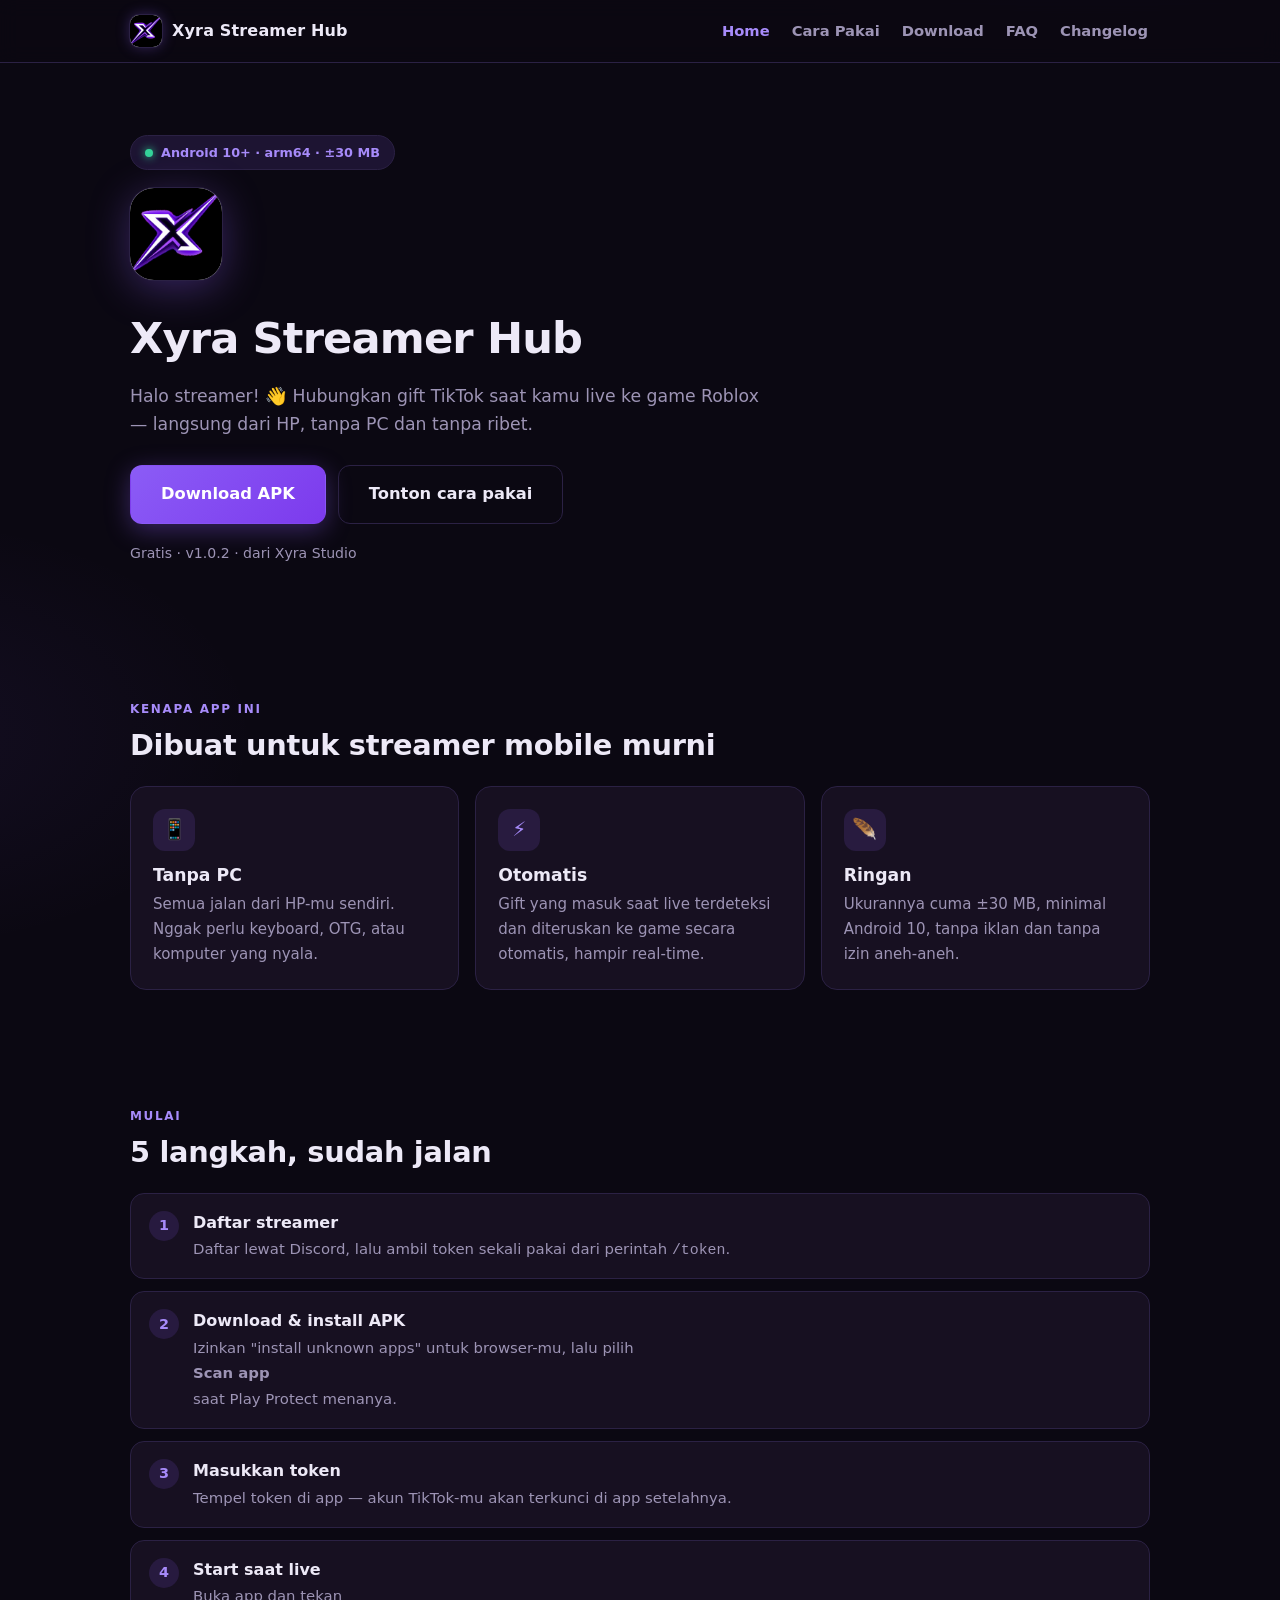
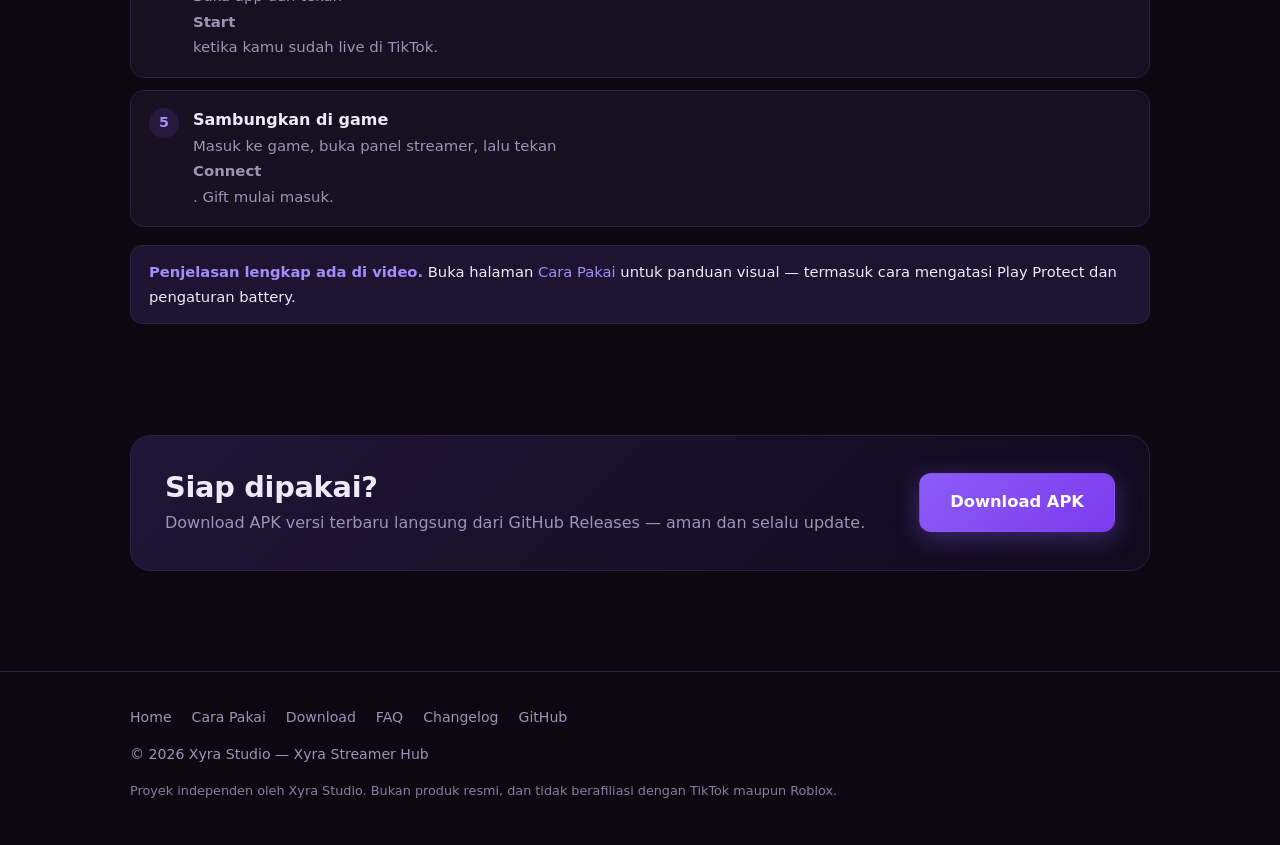
==== docs/index.html @ 1b4c6941 "Situs pertama: home, cara pakai (video), download APK, FAQ, changelog" ====
<!DOCTYPE html>
<html lang="id">
<head>
  <meta charset="utf-8" />
  <meta name="viewport" content="width=device-width, initial-scale=1" />
  <title>Xyra Streamer Hub — Gift TikTok ke Game, Langsung dari HP</title>
  <meta name="description" content="Situs resmi Xyra Streamer Hub (Xyra Studio): download APK Android untuk streamer TikTok mobile, plus panduan video." />
  <link rel="icon" type="image/png" href="./assets/favicon-64.png" />
  <link rel="apple-touch-icon" href="./assets/apple-touch-icon.png" />
  <link rel="stylesheet" href="./assets/style.css?v=1" />
</head>
<body data-page="home" data-root="">

  <header class="site-header">
    <div class="container">
      <a class="brand" href="./">
        <span class="logo-tile"><img src="./assets/logo.png?v=1" alt="Logo Xyra" width="32" height="32" /></span>
        <span>Xyra Streamer Hub</span>
      </a>
      <nav class="main-nav" aria-label="Navigasi utama">
        <a href="./" aria-current="page">Home</a>
        <a href="./cara-pakai/">Cara Pakai</a>
        <a href="./download/">Download</a>
        <a href="./faq/">FAQ</a>
        <a href="./changelog/">Changelog</a>
      </nav>
    </div>
  </header>

  <main>
    <section class="hero">
      <div class="container">
        <span class="hero-badge"><span class="dot" aria-hidden="true"></span> Android 10+ · arm64 · ±30 MB</span>
        <div><span class="hero-logo"><img src="./assets/logo.png?v=1" alt="Logo Xyra Streamer Hub" width="92" height="92" /></span></div>
        <h1>Xyra Streamer Hub</h1>
        <p class="lead">
          Halo streamer! 👋 Hubungkan gift TikTok saat kamu live ke game Roblox —
          langsung dari HP, tanpa PC dan tanpa ribet.
        </p>
        <div class="hero-actions">
          <a class="btn btn-primary btn-lg" href="./download/">Download APK</a>
          <a class="btn btn-ghost btn-lg" href="./cara-pakai/">Tonton cara pakai</a>
        </div>
        <p class="hero-meta">Gratis · v1.0.2 · dari Xyra Studio</p>
      </div>
    </section>

    <section class="section">
      <div class="container">
        <span class="eyebrow">Kenapa app ini</span>
        <h2>Dibuat untuk streamer mobile murni</h2>
        <div class="cards" style="margin-top: 22px;">
          <div class="card">
            <span class="icon" aria-hidden="true">📱</span>
            <h3>Tanpa PC</h3>
            <p>Semua jalan dari HP-mu sendiri. Nggak perlu keyboard, OTG, atau komputer yang nyala.</p>
          </div>
          <div class="card">
            <span class="icon" aria-hidden="true">⚡</span>
            <h3>Otomatis</h3>
            <p>Gift yang masuk saat live terdeteksi dan diteruskan ke game secara otomatis, hampir real-time.</p>
          </div>
          <div class="card">
            <span class="icon" aria-hidden="true">🪶</span>
            <h3>Ringan</h3>
            <p>Ukurannya cuma ±30 MB, minimal Android 10, tanpa iklan dan tanpa izin aneh-aneh.</p>
          </div>
        </div>
      </div>
    </section>

    <section class="section">
      <div class="container">
        <span class="eyebrow">Mulai</span>
        <h2>5 langkah, sudah jalan</h2>
        <ol class="steps" style="margin-top: 22px;">
          <li><div><b>Daftar streamer</b><span>Daftar lewat Discord, lalu ambil token sekali pakai dari perintah <code>/token</code>.</span></div></li>
          <li><div><b>Download &amp; install APK</b><span>Izinkan "install unknown apps" untuk browser-mu, lalu pilih <b>Scan app</b> saat Play Protect menanya.</span></div></li>
          <li><div><b>Masukkan token</b><span>Tempel token di app — akun TikTok-mu akan terkunci di app setelahnya.</span></div></li>
          <li><div><b>Start saat live</b><span>Buka app dan tekan <b>Start</b> ketika kamu sudah live di TikTok.</span></div></li>
          <li><div><b>Sambungkan di game</b><span>Masuk ke game, buka panel streamer, lalu tekan <b>Connect</b>. Gift mulai masuk.</span></div></li>
        </ol>
        <p class="note" style="margin-top: 18px;">
          <b>Penjelasan lengkap ada di video.</b> Buka halaman <a href="./cara-pakai/">Cara Pakai</a>
          untuk panduan visual — termasuk cara mengatasi Play Protect dan pengaturan battery.
        </p>
      </div>
    </section>

    <section class="section-tight">
      <div class="container">
        <div class="cta-strip">
          <div>
            <h2>Siap dipakai?</h2>
            <p>Download APK versi terbaru langsung dari GitHub Releases — aman dan selalu update.</p>
          </div>
          <a class="btn btn-primary btn-lg" href="./download/">Download APK</a>
        </div>
      </div>
    </section>
  </main>

  <footer class="site-footer">
    <div class="container">
      <div class="footer-links">
        <a href="./">Home</a>
        <a href="./cara-pakai/">Cara Pakai</a>
        <a href="./download/">Download</a>
        <a href="./faq/">FAQ</a>
        <a href="./changelog/">Changelog</a>
        <a href="https://github.com/xyra-dev/xyra-streamer-hub" rel="noopener">GitHub</a>
      </div>
      <div>© 2026 Xyra Studio — Xyra Streamer Hub</div>
      <div class="footer-disclaimer">
        Proyek independen oleh Xyra Studio. Bukan produk resmi, dan tidak berafiliasi dengan TikTok maupun Roblox.
      </div>
    </div>
  </footer>

</body>
</html>
---- docs/assets/style.css ----
/* Xyra Streamer Hub — tema gelap aksen ungu (Xyra Studio) */

:root {
  --bg: #0b0812;
  --bg-soft: #120d1d;
  --card: #171021;
  --card-2: #1d1530;
  --line: #2b2144;
  --text: #ede9f7;
  --muted: #9d94b5;
  --accent: #8b5cf6;
  --accent-2: #a78bfa;
  --accent-soft: rgba(139, 92, 246, 0.14);
  --glow: rgba(139, 92, 246, 0.35);
  --ok: #34d399;
  --warn: #fbbf24;
  --radius: 16px;
}

* { box-sizing: border-box; }

html { scroll-behavior: smooth; }

body {
  margin: 0;
  background:
    radial-gradient(900px 500px at 85% -10%, rgba(139, 92, 246, 0.12), transparent 60%),
    radial-gradient(700px 400px at -10% 30%, rgba(139, 92, 246, 0.07), transparent 55%),
    var(--bg);
  color: var(--text);
  font-family: "Segoe UI", system-ui, -apple-system, Roboto, "Helvetica Neue", Arial, sans-serif;
  font-size: 16px;
  line-height: 1.65;
  -webkit-text-size-adjust: 100%;
}

img { max-width: 100%; }

a { color: var(--accent-2); text-decoration: none; }
a:hover { text-decoration: underline; }

:focus-visible {
  outline: 2px solid var(--accent);
  outline-offset: 2px;
  border-radius: 6px;
}

.container {
  width: 100%;
  max-width: 1060px;
  margin: 0 auto;
  padding: 0 20px;
}

/* ---------- header ---------- */

.site-header {
  position: sticky;
  top: 0;
  z-index: 50;
  background: rgba(11, 8, 18, 0.82);
  backdrop-filter: blur(10px);
  border-bottom: 1px solid var(--line);
}

.site-header .container {
  display: flex;
  align-items: center;
  justify-content: space-between;
  gap: 12px;
  min-height: 62px;
  flex-wrap: wrap;
  padding-top: 8px;
  padding-bottom: 8px;
}

.brand {
  display: inline-flex;
  align-items: center;
  gap: 10px;
  color: var(--text);
  font-weight: 700;
  font-size: 1rem;
  letter-spacing: 0.01em;
}

.brand:hover { text-decoration: none; }

.logo-tile {
  display: inline-block;
  width: 32px;
  height: 32px;
  border-radius: 9px;
  overflow: hidden;
  background: #fff;
  box-shadow: 0 0 0 1px var(--line), 0 0 14px var(--glow);
  flex: 0 0 auto;
}

.logo-tile img {
  display: block;
  width: 100%;
  height: 100%;
  object-fit: cover;
}

.main-nav {
  display: flex;
  flex-wrap: wrap;
  gap: 4px 18px;
}

.main-nav a {
  color: var(--muted);
  font-size: 0.92rem;
  font-weight: 600;
  padding: 6px 2px;
}

.main-nav a:hover { color: var(--text); text-decoration: none; }

.main-nav a[aria-current="page"] { color: var(--accent-2); }

/* ---------- buttons ---------- */

.btn {
  display: inline-flex;
  align-items: center;
  justify-content: center;
  gap: 8px;
  padding: 12px 22px;
  border-radius: 12px;
  border: 1px solid transparent;
  font: inherit;
  font-weight: 700;
  font-size: 0.95rem;
  cursor: pointer;
  text-decoration: none;
  transition: background 0.15s, border-color 0.15s, transform 0.15s, box-shadow 0.15s;
}

.btn:hover { text-decoration: none; }

.btn-primary {
  background: linear-gradient(135deg, var(--accent), #7c3aed);
  color: #fff;
  box-shadow: 0 6px 24px var(--glow);
}

.btn-primary:hover { transform: translateY(-1px); box-shadow: 0 10px 28px var(--glow); }

.btn-ghost {
  border-color: var(--line);
  color: var(--text);
  background: transparent;
}

.btn-ghost:hover { border-color: var(--accent); color: var(--accent-2); }

.btn-lg { padding: 15px 30px; font-size: 1.02rem; }

/* ---------- sections ---------- */

.section { padding: 56px 0; }

.section-tight { padding: 40px 0; }

.eyebrow {
  display: inline-block;
  color: var(--accent-2);
  font-size: 0.75rem;
  font-weight: 700;
  letter-spacing: 0.14em;
  text-transform: uppercase;
  margin-bottom: 8px;
}

h1, h2, h3 { line-height: 1.25; margin: 0 0 12px; }

h1 { font-size: clamp(1.9rem, 4.5vw, 2.7rem); letter-spacing: -0.02em; }

h2 { font-size: clamp(1.4rem, 3vw, 1.8rem); letter-spacing: -0.01em; }

h3 { font-size: 1.08rem; }

.lead {
  color: var(--muted);
  font-size: 1.08rem;
  max-width: 640px;
}

/* ---------- hero ---------- */

.hero { padding: 72px 0 60px; }

.hero .eyebrow { margin-bottom: 14px; }

.hero-badge {
  display: inline-flex;
  align-items: center;
  gap: 8px;
  padding: 6px 14px;
  border-radius: 999px;
  border: 1px solid var(--line);
  background: var(--accent-soft);
  color: var(--accent-2);
  font-size: 0.8rem;
  font-weight: 600;
  margin-bottom: 18px;
}

.hero-badge .dot {
  width: 8px;
  height: 8px;
  border-radius: 50%;
  background: var(--ok);
  box-shadow: 0 0 8px var(--ok);
}

.hero-logo {
  display: inline-block;
  width: 92px;
  height: 92px;
  border-radius: 24px;
  overflow: hidden;
  background: #fff;
  box-shadow: 0 0 0 1px var(--line), 0 8px 40px var(--glow);
  margin-bottom: 22px;
}

.hero-logo img { display: block; width: 100%; height: 100%; object-fit: cover; }

.hero-actions {
  display: flex;
  flex-wrap: wrap;
  gap: 12px;
  margin-top: 26px;
}

.hero-meta {
  margin-top: 18px;
  color: var(--muted);
  font-size: 0.88rem;
}

/* ---------- cards ---------- */

.cards {
  display: grid;
  grid-template-columns: repeat(3, 1fr);
  gap: 16px;
}

.card {
  background: var(--card);
  border: 1px solid var(--line);
  border-radius: var(--radius);
  padding: 22px;
}

.card .icon {
  display: inline-flex;
  align-items: center;
  justify-content: center;
  width: 42px;
  height: 42px;
  border-radius: 12px;
  background: var(--accent-soft);
  color: var(--accent-2);
  font-size: 1.25rem;
  margin-bottom: 14px;
}

.card p { color: var(--muted); margin: 0; font-size: 0.94rem; }

.card h3 { margin-bottom: 6px; }

/* ---------- CTA strip ---------- */

.cta-strip {
  border: 1px solid var(--line);
  border-radius: 20px;
  background: linear-gradient(135deg, rgba(139, 92, 246, 0.16), rgba(124, 58, 237, 0.05));
  padding: 34px;
  display: flex;
  align-items: center;
  justify-content: space-between;
  gap: 20px;
  flex-wrap: wrap;
}

.cta-strip h2 { margin-bottom: 4px; }

.cta-strip p { margin: 0; color: var(--muted); }

/* ---------- steps (ringkasan cara pakai) ---------- */

.steps {
  counter-reset: step;
  list-style: none;
  margin: 0;
  padding: 0;
  display: grid;
  gap: 12px;
}

.steps li {
  counter-increment: step;
  display: flex;
  gap: 14px;
  align-items: flex-start;
  background: var(--card);
  border: 1px solid var(--line);
  border-radius: 14px;
  padding: 16px 18px;
}

.steps li::before {
  content: counter(step);
  flex: 0 0 auto;
  width: 30px;
  height: 30px;
  border-radius: 50%;
  background: var(--accent-soft);
  color: var(--accent-2);
  font-weight: 700;
  font-size: 0.9rem;
  display: inline-flex;
  align-items: center;
  justify-content: center;
  margin-top: 1px;
}

.steps li b { display: block; }

.steps li span { color: var(--muted); font-size: 0.93rem; }

/* ---------- video ---------- */

.video-shell {
  background: var(--card);
  border: 1px solid var(--line);
  border-radius: 18px;
  overflow: hidden;
  box-shadow: 0 10px 40px rgba(0, 0, 0, 0.35);
}

.video-frame {
  position: relative;
  width: 100%;
  padding-bottom: 56.25%;
  background: #000;
}

.video-frame iframe {
  position: absolute;
  top: 0; left: 0;
  width: 100%;
  height: 100%;
  border: 0;
}

.video-thumb {
  position: absolute;
  top: 0; left: 0;
  width: 100%;
  height: 100%;
  border: 0;
  padding: 0;
  cursor: pointer;
  background: #000 center / cover no-repeat;
  display: flex;
  align-items: center;
  justify-content: center;
}

.video-thumb .play {
  width: 74px;
  height: 52px;
  border-radius: 14px;
  background: rgba(139, 92, 246, 0.92);
  display: flex;
  align-items: center;
  justify-content: center;
  box-shadow: 0 8px 30px rgba(0, 0, 0, 0.5);
}

.video-thumb .play::after {
  content: "";
  border-style: solid;
  border-width: 11px 0 11px 19px;
  border-color: transparent transparent transparent #fff;
  margin-left: 3px;
}

.video-empty {
  position: absolute;
  top: 0; left: 0;
  width: 100%;
  height: 100%;
  display: flex;
  flex-direction: column;
  align-items: center;
  justify-content: center;
  gap: 10px;
  color: var(--muted);
  text-align: center;
  padding: 20px;
}

.video-empty .big { font-size: 2.2rem; }

.video-meta {
  display: flex;
  align-items: center;
  justify-content: space-between;
  gap: 12px;
  flex-wrap: wrap;
  padding: 14px 18px;
  border-top: 1px solid var(--line);
}

.video-meta .title { font-weight: 600; }

/* ---------- download ---------- */

.download-card {
  background: var(--card);
  border: 1px solid var(--line);
  border-radius: 20px;
  padding: 30px;
}

.download-head {
  display: flex;
  align-items: flex-start;
  justify-content: space-between;
  gap: 16px;
  flex-wrap: wrap;
  margin-bottom: 8px;
}

.version-pill {
  display: inline-block;
  padding: 4px 12px;
  border-radius: 999px;
  background: var(--accent-soft);
  border: 1px solid var(--line);
  color: var(--accent-2);
  font-size: 0.82rem;
  font-weight: 700;
}

.specs {
  display: grid;
  grid-template-columns: repeat(4, 1fr);
  gap: 12px;
  margin: 22px 0;
}

.spec {
  background: var(--bg-soft);
  border: 1px solid var(--line);
  border-radius: 12px;
  padding: 12px 14px;
}

.spec dt {
  color: var(--muted);
  font-size: 0.72rem;
  font-weight: 700;
  letter-spacing: 0.1em;
  text-transform: uppercase;
  margin: 0 0 4px;
}

.spec dd { margin: 0; font-weight: 600; font-size: 0.95rem; }

.sha-box {
  background: var(--bg-soft);
  border: 1px solid var(--line);
  border-radius: 12px;
  padding: 12px 14px;
  margin: 18px 0 22px;
}

.sha-box code {
  display: block;
  font-family: Consolas, "Cascadia Mono", monospace;
  font-size: 0.8rem;
  color: var(--accent-2);
  word-break: break-all;
  line-height: 1.6;
}

.sha-box .label {
  color: var(--muted);
  font-size: 0.72rem;
  font-weight: 700;
  letter-spacing: 0.1em;
  text-transform: uppercase;
  margin-bottom: 6px;
}

.old-list { list-style: none; margin: 14px 0 0; padding: 0; }

.old-list li {
  display: flex;
  justify-content: space-between;
  gap: 12px;
  flex-wrap: wrap;
  padding: 10px 0;
  border-top: 1px solid var(--line);
  font-size: 0.93rem;
}

.old-list .ver { font-weight: 600; }

.old-list .date { color: var(--muted); }

/* ---------- changelog ---------- */

.release {
  background: var(--card);
  border: 1px solid var(--line);
  border-radius: var(--radius);
  padding: 24px;
  margin-bottom: 16px;
}

.release.is-latest { border-color: var(--accent); box-shadow: 0 0 24px rgba(139, 92, 246, 0.15); }

.release-head {
  display: flex;
  align-items: center;
  gap: 12px;
  flex-wrap: wrap;
  margin-bottom: 10px;
}

.release-head h3 { margin: 0; font-size: 1.15rem; }

.release-date { color: var(--muted); font-size: 0.88rem; }

.release ul { margin: 0; padding-left: 20px; color: var(--muted); }

.release ul li { margin: 4px 0; }

.tag-latest {
  padding: 3px 10px;
  border-radius: 999px;
  background: var(--accent-soft);
  border: 1px solid var(--line);
  color: var(--accent-2);
  font-size: 0.72rem;
  font-weight: 700;
  letter-spacing: 0.06em;
  text-transform: uppercase;
}

/* ---------- FAQ ---------- */

.faq { border: 1px solid var(--line); border-radius: var(--radius); overflow: hidden; }

.faq details {
  background: var(--card);
  border-bottom: 1px solid var(--line);
}

.faq details:last-child { border-bottom: 0; }

.faq summary {
  list-style: none;
  cursor: pointer;
  padding: 18px 22px;
  font-weight: 600;
  display: flex;
  justify-content: space-between;
  align-items: center;
  gap: 14px;
}

.faq summary::-webkit-details-marker { display: none; }

.faq summary::after {
  content: "+";
  color: var(--accent-2);
  font-size: 1.4rem;
  font-weight: 400;
  line-height: 1;
  flex: 0 0 auto;
}

.faq details[open] summary::after { content: "−"; }

.faq .answer {
  padding: 0 22px 20px;
  color: var(--muted);
  font-size: 0.95rem;
}

.faq .answer b, .faq .answer strong { color: var(--text); }

.faq .answer code {
  background: var(--bg-soft);
  border: 1px solid var(--line);
  border-radius: 6px;
  padding: 1px 7px;
  font-size: 0.85em;
  color: var(--accent-2);
}

/* ---------- misc ---------- */

.note {
  background: var(--accent-soft);
  border: 1px solid var(--line);
  border-radius: 12px;
  padding: 14px 18px;
  color: var(--text);
  font-size: 0.92rem;
}

.note b { color: var(--accent-2); }

.page-head { padding: 54px 0 10px; }

.page-head p { color: var(--muted); max-width: 620px; margin: 0; }

.boot-error {
  margin: 20px 0;
  padding: 14px 18px;
  border: 1px solid rgba(251, 191, 36, 0.4);
  background: rgba(251, 191, 36, 0.08);
  border-radius: 12px;
  color: var(--warn);
  font-size: 0.92rem;
}

/* ---------- footer ---------- */

.site-footer {
  border-top: 1px solid var(--line);
  margin-top: 60px;
  padding: 34px 0 44px;
  color: var(--muted);
  font-size: 0.88rem;
}

.site-footer .container { display: grid; gap: 14px; }

.footer-links { display: flex; flex-wrap: wrap; gap: 6px 20px; }

.footer-links a { color: var(--muted); }

.footer-links a:hover { color: var(--accent-2); text-decoration: none; }

.footer-disclaimer { font-size: 0.8rem; opacity: 0.85; }

/* ---------- responsive ---------- */

@media (max-width: 860px) {
  .cards { grid-template-columns: 1fr; }
  .specs { grid-template-columns: repeat(2, 1fr); }
  .hero { padding: 52px 0 44px; }
  .section { padding: 44px 0; }
  .cta-strip { padding: 26px; }
}

@media (max-width: 480px) {
  .specs { grid-template-columns: 1fr 1fr; }
  .site-header .container { justify-content: center; }
  .brand span { display: none; }
  .download-card { padding: 22px; }
}
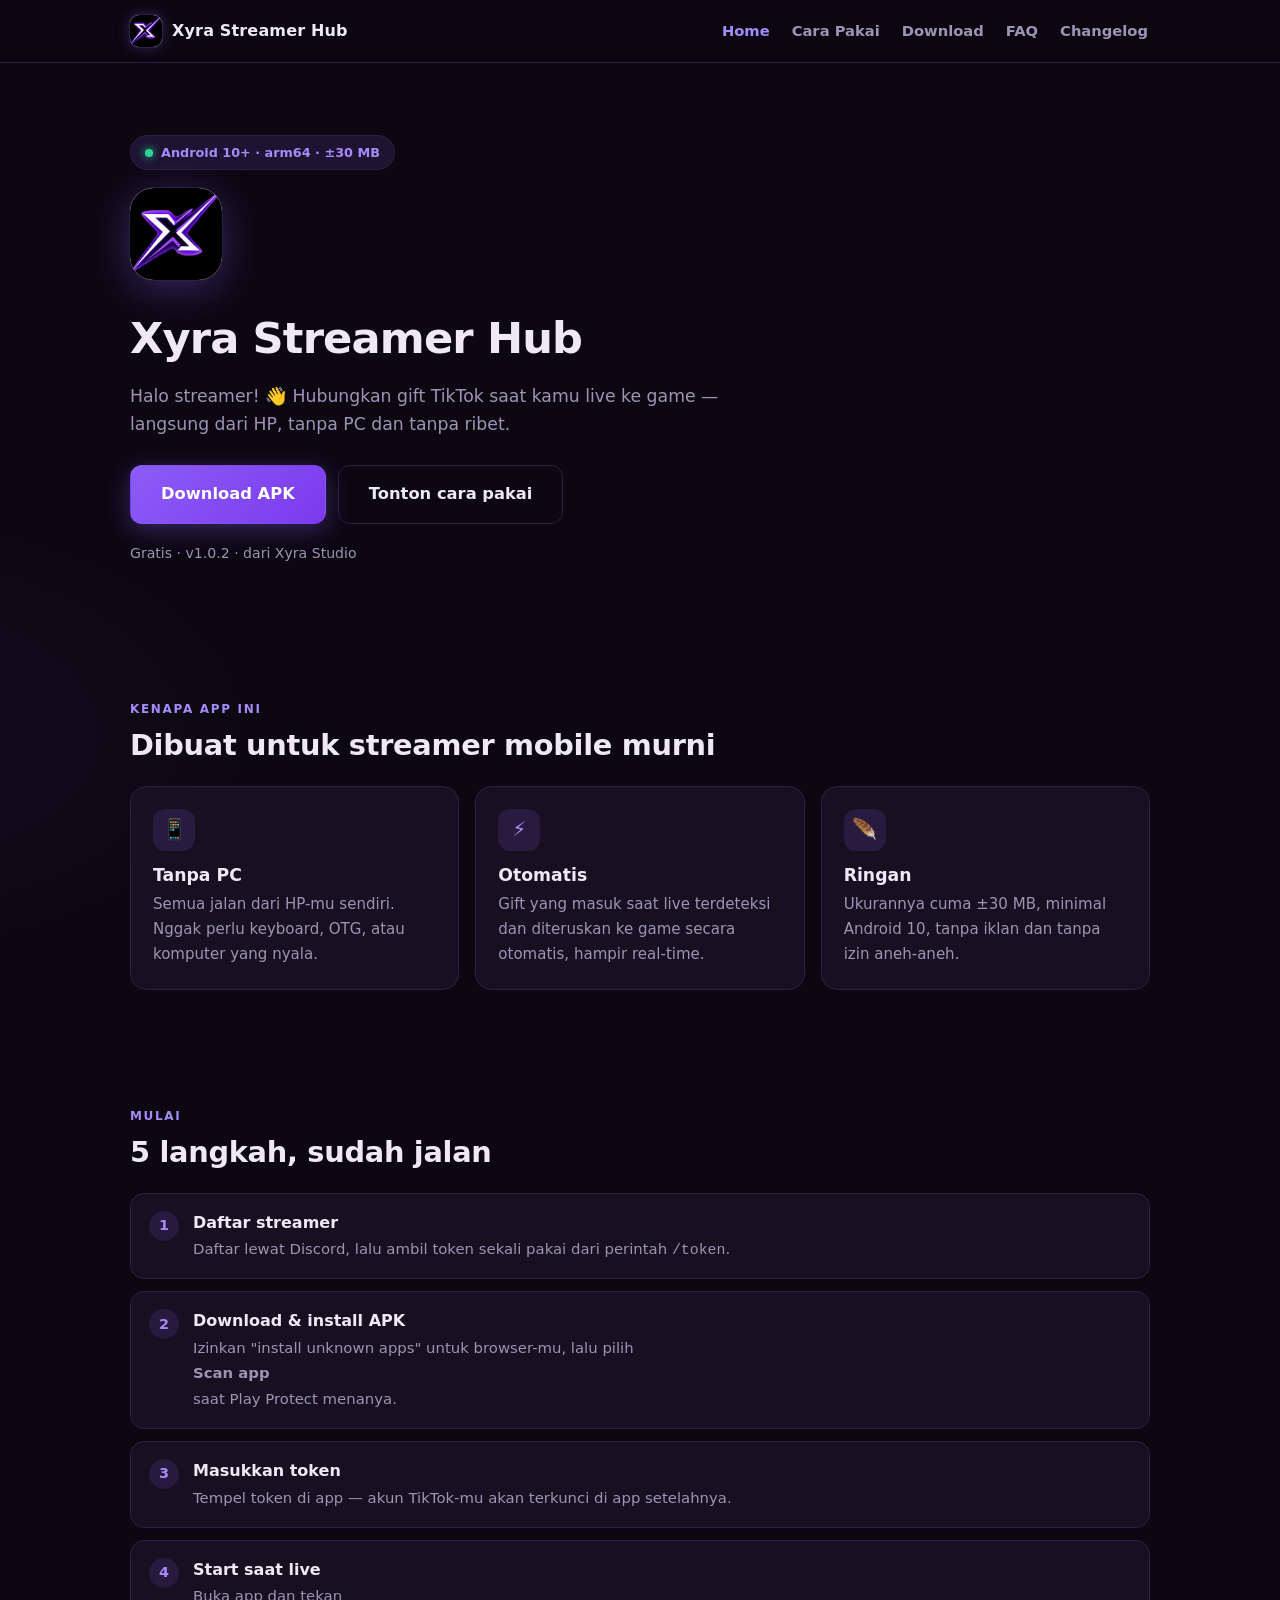
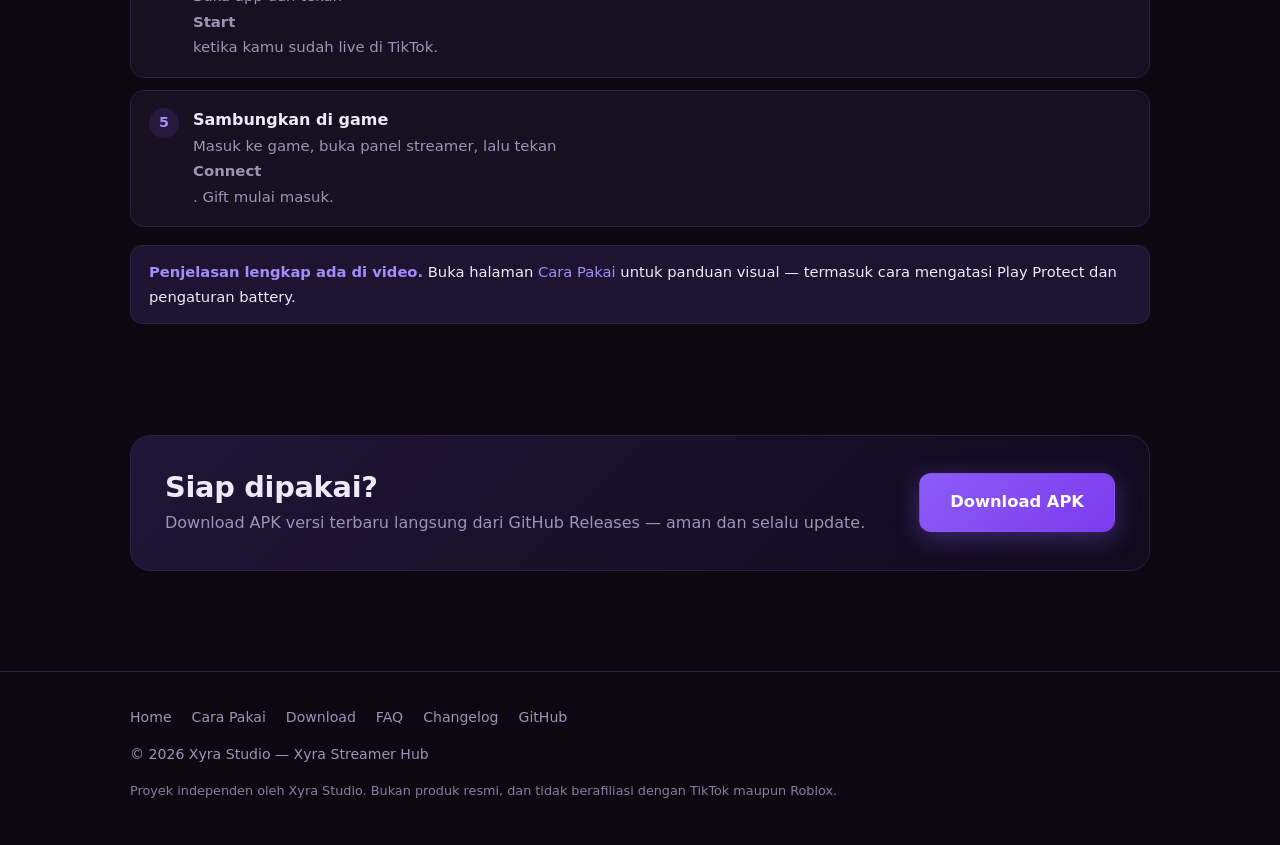
==== commit 55c31b87: "fix: hapus sebutan Roblox di hero, tambah chapter slot + teks memuat video di cara-pakai" ====
--- a/docs/index.html
+++ b/docs/index.html
@@ -34,7 +34,7 @@
         <div><span class="hero-logo"><img src="./assets/logo.png?v=1" alt="Logo Xyra Streamer Hub" width="92" height="92" /></span></div>
         <h1>Xyra Streamer Hub</h1>
         <p class="lead">
-          Halo streamer! 👋 Hubungkan gift TikTok saat kamu live ke game Roblox —
+          Halo streamer! 👋 Hubungkan gift TikTok saat kamu live ke game —
           langsung dari HP, tanpa PC dan tanpa ribet.
         </p>
         <div class="hero-actions">
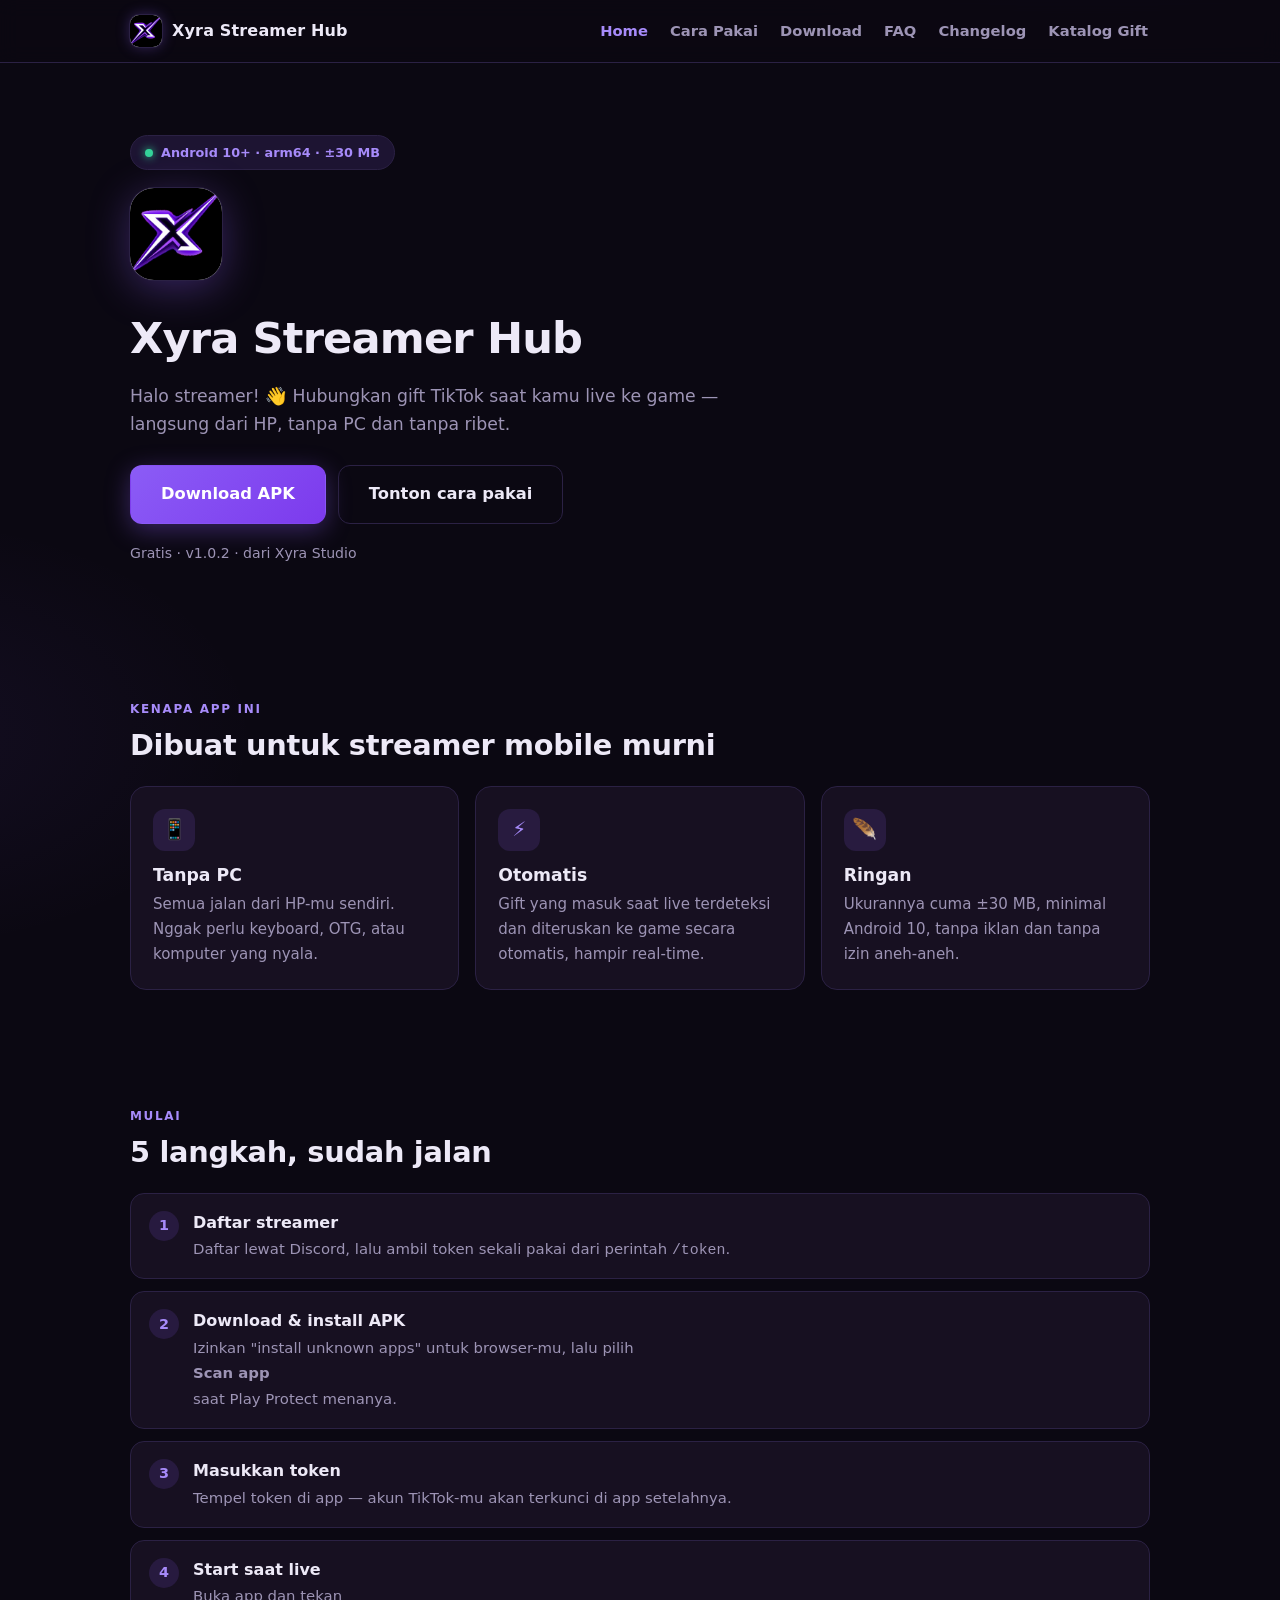
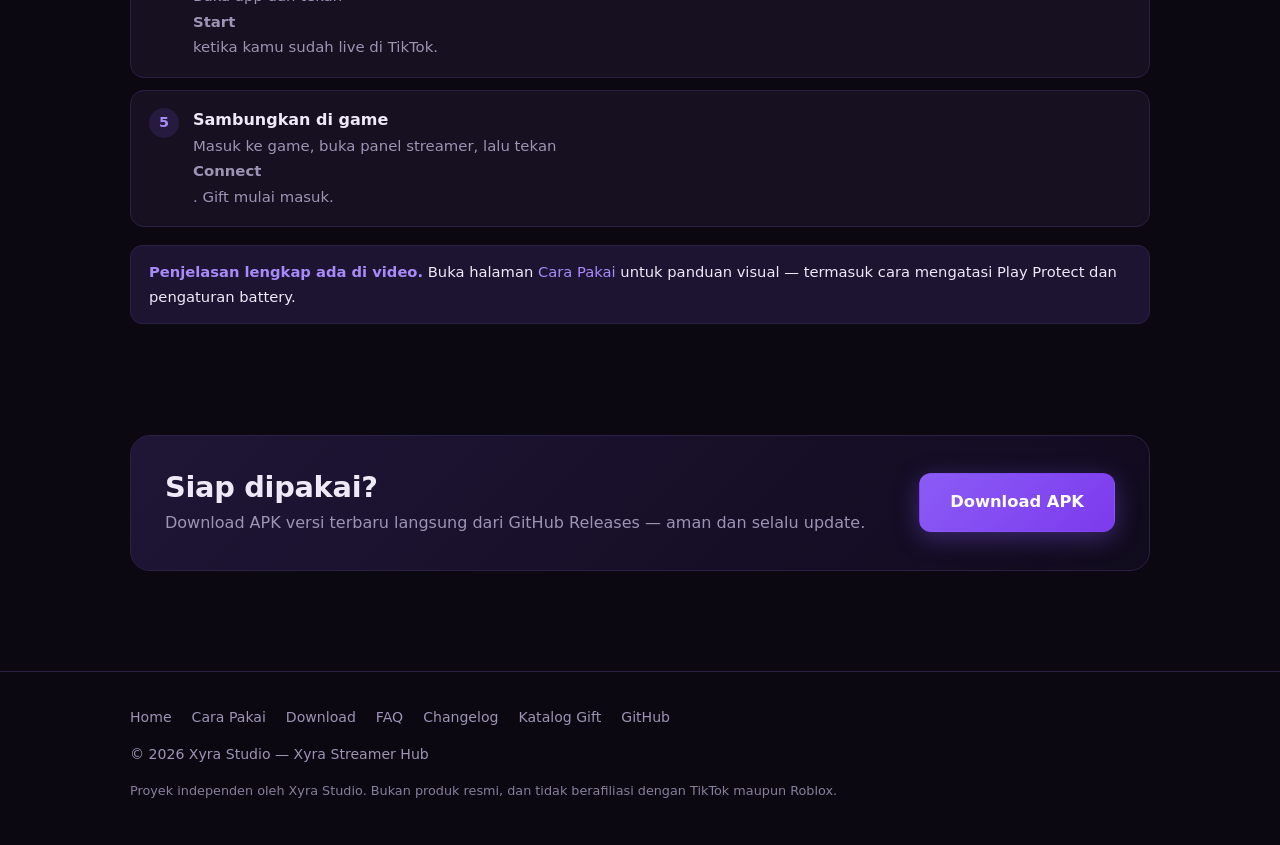
==== commit 0cb70b4f: "feat: tambah link Katalog Gift (gift-db) di nav/footer semua halaman + konten cara-pakai & FAQ" ====
--- a/docs/index.html
+++ b/docs/index.html
@@ -23,6 +23,7 @@
         <a href="./download/">Download</a>
         <a href="./faq/">FAQ</a>
         <a href="./changelog/">Changelog</a>
+        <a href="https://xyra-dev.github.io/gift-db/" rel="noopener" target="_blank">Katalog Gift</a>
       </nav>
     </div>
   </header>
@@ -108,6 +109,7 @@
         <a href="./download/">Download</a>
         <a href="./faq/">FAQ</a>
         <a href="./changelog/">Changelog</a>
+        <a href="https://xyra-dev.github.io/gift-db/" rel="noopener" target="_blank">Katalog Gift</a>
         <a href="https://github.com/xyra-dev/xyra-streamer-hub" rel="noopener">GitHub</a>
       </div>
       <div>© 2026 Xyra Studio — Xyra Streamer Hub</div>
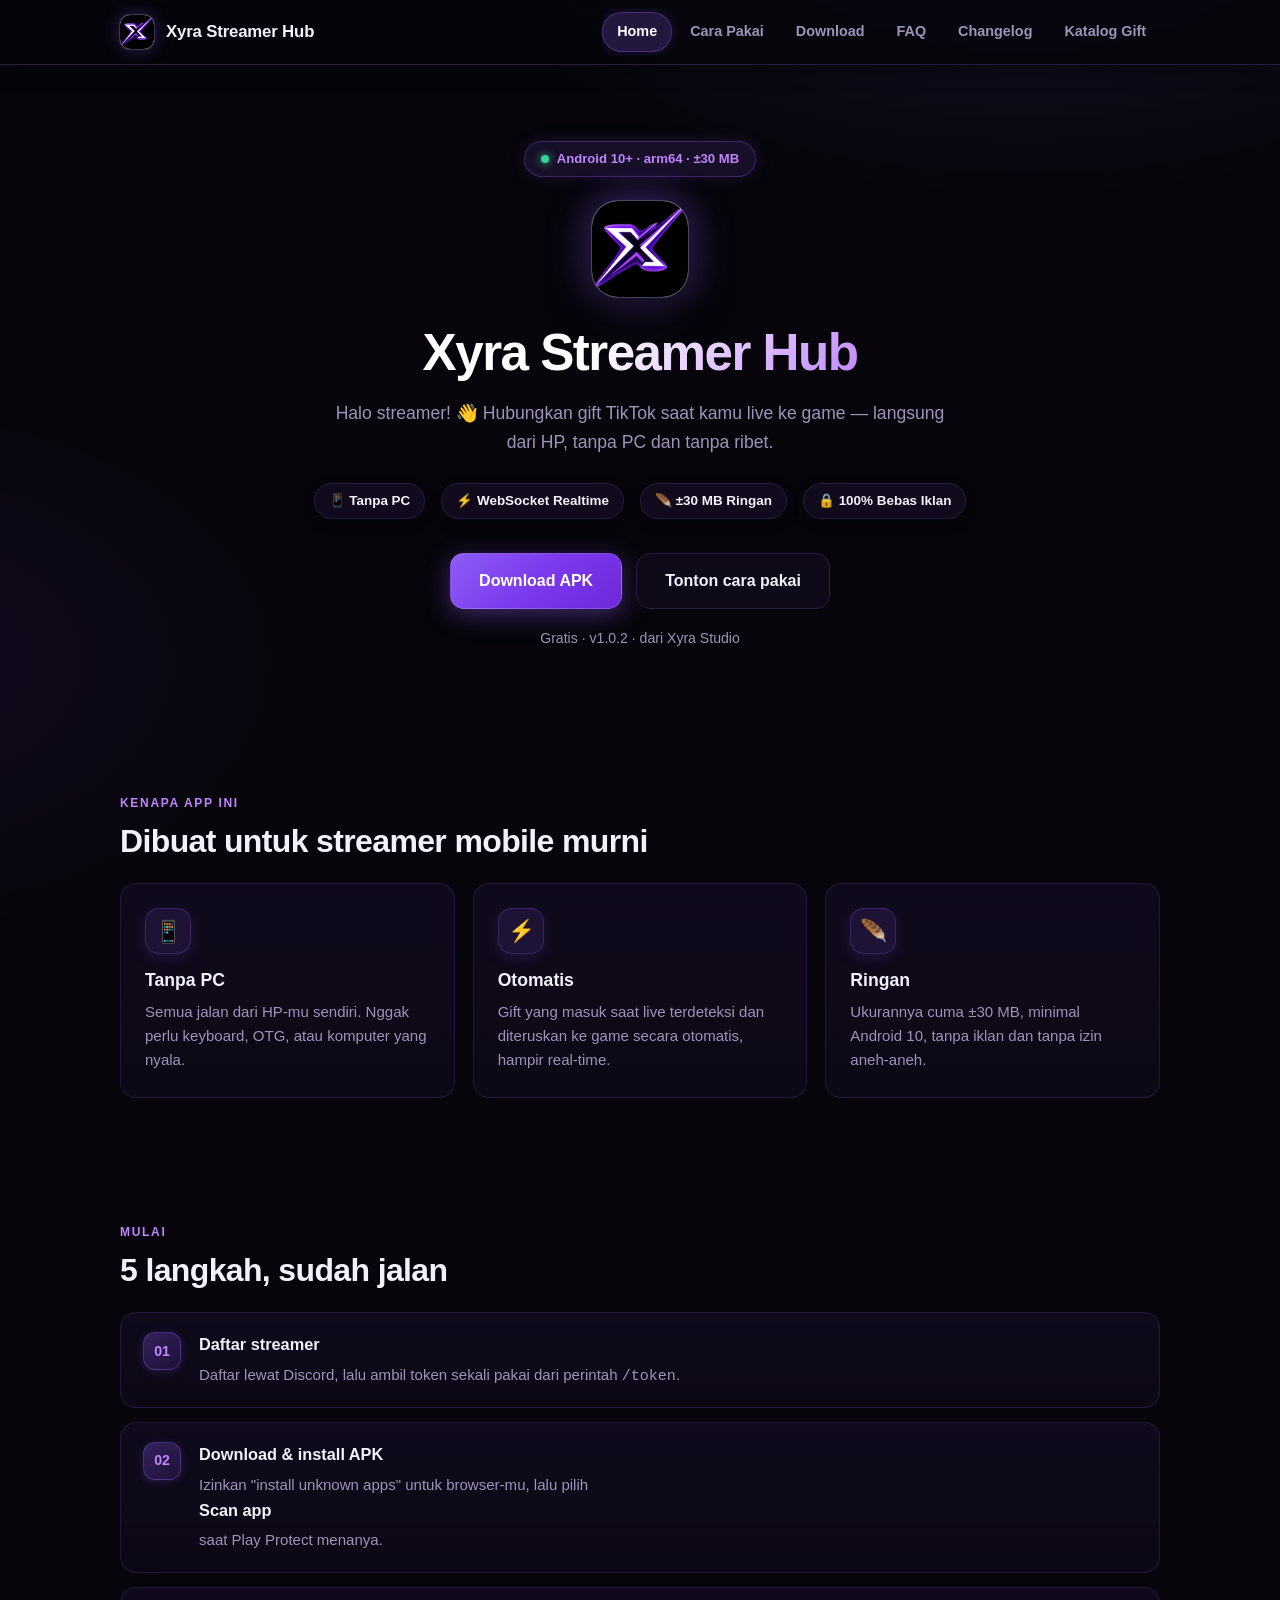
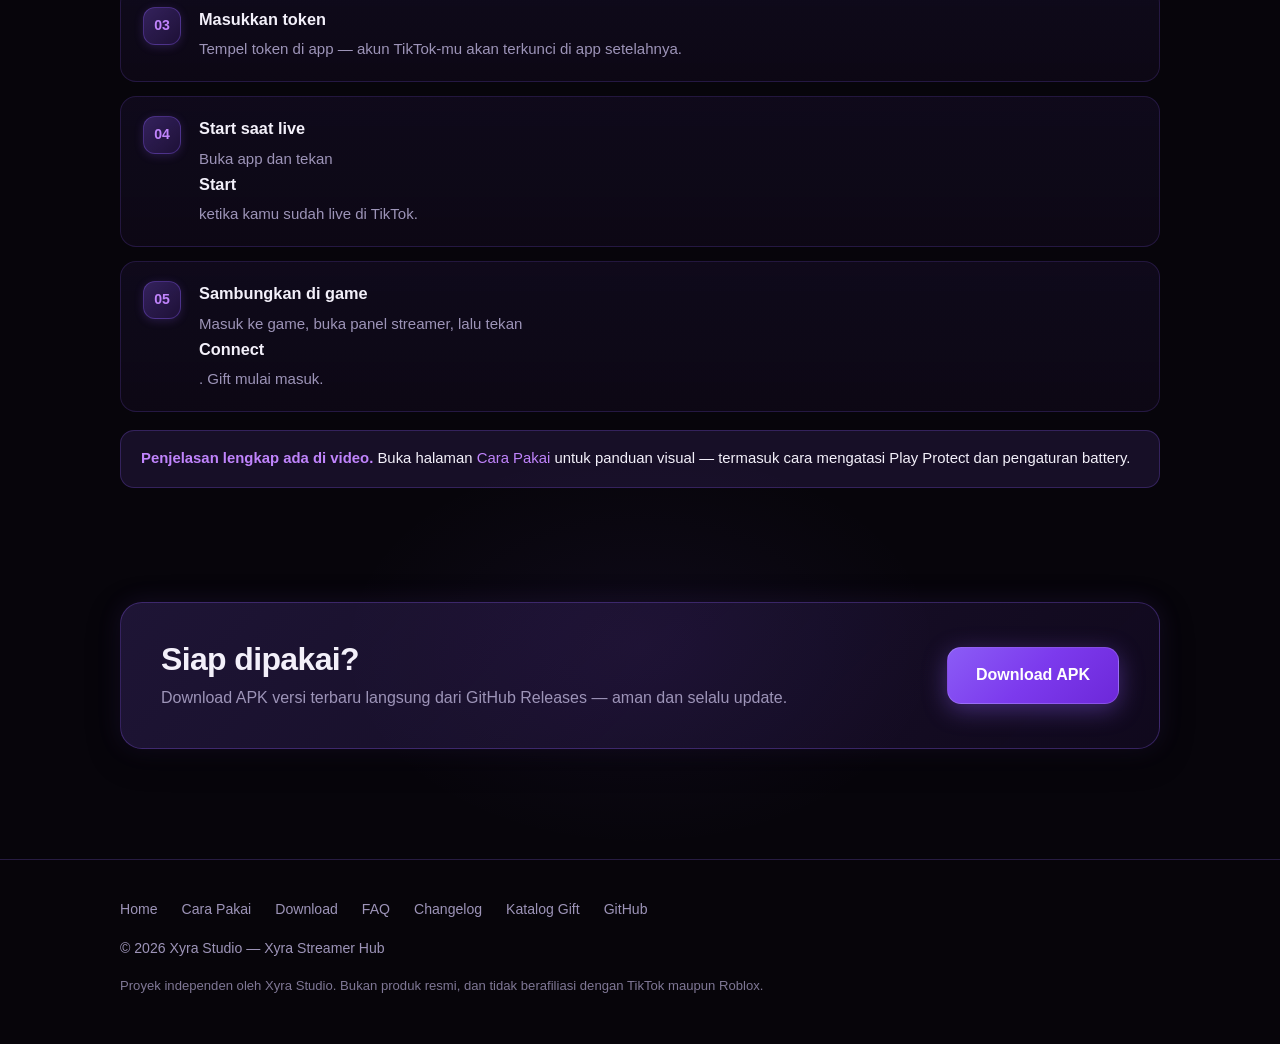
==== commit 21069b83: "feat(ui): redesign visual modern obsidian glassmorphism & mobile nav" ====
--- a/docs/index.html
+++ b/docs/index.html
@@ -7,7 +7,7 @@
   <meta name="description" content="Situs resmi Xyra Streamer Hub (Xyra Studio): download APK Android untuk streamer TikTok mobile, plus panduan video." />
   <link rel="icon" type="image/png" href="./assets/favicon-64.png" />
   <link rel="apple-touch-icon" href="./assets/apple-touch-icon.png" />
-  <link rel="stylesheet" href="./assets/style.css?v=1" />
+  <link rel="stylesheet" href="./assets/style.css?v=2" />
 </head>
 <body data-page="home" data-root="">
 
@@ -32,12 +32,18 @@
     <section class="hero">
       <div class="container">
         <span class="hero-badge"><span class="dot" aria-hidden="true"></span> Android 10+ · arm64 · ±30 MB</span>
-        <div><span class="hero-logo"><img src="./assets/logo.png?v=1" alt="Logo Xyra Streamer Hub" width="92" height="92" /></span></div>
+        <div class="hero-logo-wrap"><span class="hero-logo"><img src="./assets/logo.png?v=1" alt="Logo Xyra Streamer Hub" width="92" height="92" /></span></div>
         <h1>Xyra Streamer Hub</h1>
         <p class="lead">
           Halo streamer! 👋 Hubungkan gift TikTok saat kamu live ke game —
           langsung dari HP, tanpa PC dan tanpa ribet.
         </p>
+        <div class="hero-highlights">
+          <span class="highlight-item">📱 Tanpa PC</span>
+          <span class="highlight-item">⚡ WebSocket Realtime</span>
+          <span class="highlight-item">🪶 ±30 MB Ringan</span>
+          <span class="highlight-item">🔒 100% Bebas Iklan</span>
+        </div>
         <div class="hero-actions">
           <a class="btn btn-primary btn-lg" href="./download/">Download APK</a>
           <a class="btn btn-ghost btn-lg" href="./cara-pakai/">Tonton cara pakai</a>
--- a/docs/assets/style.css
+++ b/docs/assets/style.css
@@ -1,20 +1,24 @@
-/* Xyra Streamer Hub — tema gelap aksen ungu (Xyra Studio) */
+/* Xyra Streamer Hub — tema gelap aksen ungu (Xyra Studio)
+   Sistem Desain Glassmorphism & Electric Purple Glow */
 
 :root {
-  --bg: #0b0812;
-  --bg-soft: #120d1d;
-  --card: #171021;
-  --card-2: #1d1530;
-  --line: #2b2144;
-  --text: #ede9f7;
-  --muted: #9d94b5;
+  --bg: #07050b;
+  --bg-soft: #0e0917;
+  --card: #130c22;
+  --card-hover: #1a102e;
+  --line: #271c42;
+  --line-bright: rgba(139, 92, 246, 0.35);
+  --text: #f3f0fa;
+  --muted: #9d94b8;
   --accent: #8b5cf6;
-  --accent-2: #a78bfa;
-  --accent-soft: rgba(139, 92, 246, 0.14);
+  --accent-2: #c084fc;
+  --accent-soft: rgba(139, 92, 246, 0.15);
   --glow: rgba(139, 92, 246, 0.35);
+  --glow-strong: rgba(139, 92, 246, 0.6);
   --ok: #34d399;
   --warn: #fbbf24;
   --radius: 16px;
+  --radius-lg: 22px;
 }
 
 * { box-sizing: border-box; }
@@ -23,15 +27,18 @@
 
 body {
   margin: 0;
+  min-height: 100vh;
   background:
-    radial-gradient(900px 500px at 85% -10%, rgba(139, 92, 246, 0.12), transparent 60%),
-    radial-gradient(700px 400px at -10% 30%, rgba(139, 92, 246, 0.07), transparent 55%),
+    radial-gradient(1000px 550px at 80% -5%, rgba(139, 92, 246, 0.15), transparent 60%),
+    radial-gradient(800px 500px at -10% 25%, rgba(124, 58, 237, 0.1), transparent 55%),
+    radial-gradient(600px 400px at 50% 85%, rgba(139, 92, 246, 0.06), transparent 50%),
     var(--bg);
   color: var(--text);
-  font-family: "Segoe UI", system-ui, -apple-system, Roboto, "Helvetica Neue", Arial, sans-serif;
+  font-family: -apple-system, BlinkMacSystemFont, "Segoe UI", Roboto, "Helvetica Neue", Arial, sans-serif;
   font-size: 16px;
   line-height: 1.65;
   -webkit-text-size-adjust: 100%;
+  -webkit-font-smoothing: antialiased;
 }
 
 img { max-width: 100%; }
@@ -47,7 +54,7 @@
 
 .container {
   width: 100%;
-  max-width: 1060px;
+  max-width: 1080px;
   margin: 0 auto;
   padding: 0 20px;
 }
@@ -58,18 +65,19 @@
   position: sticky;
   top: 0;
   z-index: 50;
-  background: rgba(11, 8, 18, 0.82);
-  backdrop-filter: blur(10px);
+  background: rgba(7, 5, 11, 0.85);
+  backdrop-filter: blur(16px);
+  -webkit-backdrop-filter: blur(16px);
   border-bottom: 1px solid var(--line);
+  box-shadow: 0 4px 20px rgba(0, 0, 0, 0.35);
 }
 
 .site-header .container {
   display: flex;
   align-items: center;
   justify-content: space-between;
-  gap: 12px;
-  min-height: 62px;
-  flex-wrap: wrap;
+  gap: 16px;
+  min-height: 64px;
   padding-top: 8px;
   padding-bottom: 8px;
 }
@@ -77,24 +85,31 @@
 .brand {
   display: inline-flex;
   align-items: center;
-  gap: 10px;
+  gap: 12px;
   color: var(--text);
   font-weight: 700;
-  font-size: 1rem;
-  letter-spacing: 0.01em;
+  font-size: 1.05rem;
+  letter-spacing: -0.01em;
+  flex: 0 0 auto;
 }
 
 .brand:hover { text-decoration: none; }
 
 .logo-tile {
   display: inline-block;
-  width: 32px;
-  height: 32px;
-  border-radius: 9px;
+  width: 34px;
+  height: 34px;
+  border-radius: 10px;
   overflow: hidden;
   background: #fff;
-  box-shadow: 0 0 0 1px var(--line), 0 0 14px var(--glow);
+  box-shadow: 0 0 0 1px rgba(255, 255, 255, 0.15), 0 0 16px var(--glow);
   flex: 0 0 auto;
+  transition: transform 0.2s, box-shadow 0.2s;
+}
+
+.brand:hover .logo-tile {
+  transform: scale(1.05);
+  box-shadow: 0 0 0 1px var(--accent-2), 0 0 22px var(--glow-strong);
 }
 
 .logo-tile img {
@@ -106,20 +121,39 @@
 
 .main-nav {
   display: flex;
-  flex-wrap: wrap;
-  gap: 4px 18px;
-}
+  align-items: center;
+  gap: 4px;
+  overflow-x: auto;
+  scrollbar-width: none;
+  -webkit-overflow-scrolling: touch;
+  padding: 4px 0;
+  max-width: 100%;
+}
+
+.main-nav::-webkit-scrollbar { display: none; }
 
 .main-nav a {
   color: var(--muted);
-  font-size: 0.92rem;
+  font-size: 0.9rem;
   font-weight: 600;
-  padding: 6px 2px;
-}
-
-.main-nav a:hover { color: var(--text); text-decoration: none; }
-
-.main-nav a[aria-current="page"] { color: var(--accent-2); }
+  padding: 7px 14px;
+  border-radius: 999px;
+  white-space: nowrap;
+  transition: color 0.15s, background 0.15s;
+}
+
+.main-nav a:hover {
+  color: var(--text);
+  background: rgba(139, 92, 246, 0.1);
+  text-decoration: none;
+}
+
+.main-nav a[aria-current="page"] {
+  color: #fff;
+  background: rgba(139, 92, 246, 0.22);
+  border: 1px solid rgba(139, 92, 246, 0.35);
+  box-shadow: 0 0 12px rgba(139, 92, 246, 0.2);
+}
 
 /* ---------- buttons ---------- */
 
@@ -136,32 +170,45 @@
   font-size: 0.95rem;
   cursor: pointer;
   text-decoration: none;
-  transition: background 0.15s, border-color 0.15s, transform 0.15s, box-shadow 0.15s;
+  transition: background 0.18s, border-color 0.18s, transform 0.18s, box-shadow 0.18s;
 }
 
 .btn:hover { text-decoration: none; }
 
 .btn-primary {
-  background: linear-gradient(135deg, var(--accent), #7c3aed);
+  background: linear-gradient(135deg, #8b5cf6 0%, #7c3aed 50%, #6d28d9 100%);
   color: #fff;
-  box-shadow: 0 6px 24px var(--glow);
-}
-
-.btn-primary:hover { transform: translateY(-1px); box-shadow: 0 10px 28px var(--glow); }
+  box-shadow: 0 6px 24px rgba(139, 92, 246, 0.4);
+  border: 1px solid rgba(255, 255, 255, 0.15);
+  position: relative;
+  overflow: hidden;
+}
+
+.btn-primary:hover {
+  transform: translateY(-2px);
+  box-shadow: 0 10px 32px rgba(139, 92, 246, 0.55);
+  border-color: rgba(255, 255, 255, 0.25);
+}
 
 .btn-ghost {
-  border-color: var(--line);
+  border: 1px solid var(--line);
   color: var(--text);
-  background: transparent;
-}
-
-.btn-ghost:hover { border-color: var(--accent); color: var(--accent-2); }
-
-.btn-lg { padding: 15px 30px; font-size: 1.02rem; }
+  background: rgba(20, 13, 34, 0.6);
+  backdrop-filter: blur(8px);
+}
+
+.btn-ghost:hover {
+  border-color: var(--accent-2);
+  color: #fff;
+  background: rgba(139, 92, 246, 0.12);
+  transform: translateY(-2px);
+}
+
+.btn-lg { padding: 14px 28px; font-size: 1rem; border-radius: 14px; }
 
 /* ---------- sections ---------- */
 
-.section { padding: 56px 0; }
+.section { padding: 60px 0; }
 
 .section-tight { padding: 40px 0; }
 
@@ -177,36 +224,51 @@
 
 h1, h2, h3 { line-height: 1.25; margin: 0 0 12px; }
 
-h1 { font-size: clamp(1.9rem, 4.5vw, 2.7rem); letter-spacing: -0.02em; }
-
-h2 { font-size: clamp(1.4rem, 3vw, 1.8rem); letter-spacing: -0.01em; }
-
-h3 { font-size: 1.08rem; }
+h1 {
+  font-size: clamp(2.1rem, 5vw, 3.2rem);
+  letter-spacing: -0.03em;
+}
+
+h2 {
+  font-size: clamp(1.5rem, 3.2vw, 2rem);
+  letter-spacing: -0.02em;
+}
+
+h3 { font-size: 1.1rem; }
 
 .lead {
   color: var(--muted);
-  font-size: 1.08rem;
+  font-size: 1.1rem;
   max-width: 640px;
 }
 
 /* ---------- hero ---------- */
 
-.hero { padding: 72px 0 60px; }
-
-.hero .eyebrow { margin-bottom: 14px; }
+.hero {
+  padding: 76px 0 64px;
+  text-align: center;
+  position: relative;
+}
+
+.hero .container {
+  display: flex;
+  flex-direction: column;
+  align-items: center;
+}
 
 .hero-badge {
   display: inline-flex;
   align-items: center;
   gap: 8px;
-  padding: 6px 14px;
+  padding: 6px 16px;
   border-radius: 999px;
-  border: 1px solid var(--line);
-  background: var(--accent-soft);
+  border: 1px solid rgba(139, 92, 246, 0.3);
+  background: rgba(139, 92, 246, 0.12);
   color: var(--accent-2);
-  font-size: 0.8rem;
+  font-size: 0.82rem;
   font-weight: 600;
-  margin-bottom: 18px;
+  margin-bottom: 24px;
+  box-shadow: 0 0 16px rgba(139, 92, 246, 0.15);
 }
 
 .hero-badge .dot {
@@ -217,23 +279,91 @@
   box-shadow: 0 0 8px var(--ok);
 }
 
+.hero-logo-wrap {
+  position: relative;
+  margin-bottom: 24px;
+  display: inline-flex;
+  align-items: center;
+  justify-content: center;
+}
+
+.hero-logo-wrap::before {
+  content: "";
+  position: absolute;
+  width: 140px;
+  height: 140px;
+  border-radius: 50%;
+  background: radial-gradient(circle, var(--accent) 0%, transparent 70%);
+  opacity: 0.5;
+  filter: blur(24px);
+  z-index: 0;
+  animation: pulseGlow 4s ease-in-out infinite alternate;
+}
+
+@keyframes pulseGlow {
+  0% { transform: scale(0.9); opacity: 0.4; }
+  100% { transform: scale(1.15); opacity: 0.7; }
+}
+
 .hero-logo {
+  position: relative;
+  z-index: 1;
   display: inline-block;
-  width: 92px;
-  height: 92px;
-  border-radius: 24px;
+  width: 96px;
+  height: 96px;
+  border-radius: 26px;
   overflow: hidden;
   background: #fff;
-  box-shadow: 0 0 0 1px var(--line), 0 8px 40px var(--glow);
-  margin-bottom: 22px;
+  box-shadow: 0 0 0 1px rgba(255, 255, 255, 0.2), 0 12px 40px rgba(0, 0, 0, 0.6), 0 0 32px var(--glow);
+  transition: transform 0.3s cubic-bezier(0.34, 1.56, 0.64, 1), box-shadow 0.3s;
+}
+
+.hero-logo:hover {
+  transform: translateY(-3px) scale(1.03);
+  box-shadow: 0 0 0 1px var(--accent-2), 0 16px 48px rgba(0, 0, 0, 0.7), 0 0 45px var(--glow-strong);
 }
 
 .hero-logo img { display: block; width: 100%; height: 100%; object-fit: cover; }
 
+.hero h1 {
+  background: linear-gradient(135deg, #ffffff 40%, #c084fc 100%);
+  -webkit-background-clip: text;
+  background-clip: text;
+  color: transparent;
+  margin: 0 0 14px;
+}
+
+.hero .lead {
+  margin: 0 auto;
+}
+
+.hero-highlights {
+  display: flex;
+  flex-wrap: wrap;
+  justify-content: center;
+  gap: 10px 16px;
+  margin: 26px 0 8px;
+}
+
+.highlight-item {
+  display: inline-flex;
+  align-items: center;
+  gap: 6px;
+  font-size: 0.84rem;
+  font-weight: 600;
+  color: var(--text);
+  background: rgba(19, 12, 34, 0.75);
+  border: 1px solid var(--line);
+  padding: 6px 14px;
+  border-radius: 999px;
+  box-shadow: 0 4px 12px rgba(0, 0, 0, 0.25);
+}
+
 .hero-actions {
   display: flex;
   flex-wrap: wrap;
-  gap: 12px;
+  justify-content: center;
+  gap: 14px;
   margin-top: 26px;
 }
 
@@ -248,52 +378,63 @@
 .cards {
   display: grid;
   grid-template-columns: repeat(3, 1fr);
-  gap: 16px;
+  gap: 18px;
 }
 
 .card {
-  background: var(--card);
-  border: 1px solid var(--line);
+  background: linear-gradient(180deg, rgba(19, 12, 34, 0.75) 0%, rgba(14, 9, 23, 0.9) 100%);
+  border: 1px solid rgba(139, 92, 246, 0.18);
   border-radius: var(--radius);
-  padding: 22px;
+  padding: 24px;
+  backdrop-filter: blur(10px);
+  transition: transform 0.25s cubic-bezier(0.34, 1.56, 0.64, 1), border-color 0.25s, box-shadow 0.25s;
+}
+
+.card:hover {
+  transform: translateY(-4px);
+  border-color: rgba(139, 92, 246, 0.45);
+  box-shadow: 0 12px 30px rgba(0, 0, 0, 0.5), 0 0 20px rgba(139, 92, 246, 0.15);
 }
 
 .card .icon {
   display: inline-flex;
   align-items: center;
   justify-content: center;
-  width: 42px;
-  height: 42px;
-  border-radius: 12px;
-  background: var(--accent-soft);
+  width: 46px;
+  height: 46px;
+  border-radius: 14px;
+  background: rgba(139, 92, 246, 0.12);
+  border: 1px solid rgba(139, 92, 246, 0.25);
   color: var(--accent-2);
-  font-size: 1.25rem;
-  margin-bottom: 14px;
-}
-
-.card p { color: var(--muted); margin: 0; font-size: 0.94rem; }
-
-.card h3 { margin-bottom: 6px; }
+  font-size: 1.35rem;
+  margin-bottom: 16px;
+  box-shadow: 0 4px 14px rgba(139, 92, 246, 0.15);
+}
+
+.card p { color: var(--muted); margin: 0; font-size: 0.94rem; line-height: 1.6; }
+
+.card h3 { margin-bottom: 8px; color: var(--text); }
 
 /* ---------- CTA strip ---------- */
 
 .cta-strip {
-  border: 1px solid var(--line);
-  border-radius: 20px;
-  background: linear-gradient(135deg, rgba(139, 92, 246, 0.16), rgba(124, 58, 237, 0.05));
-  padding: 34px;
+  border: 1px solid rgba(139, 92, 246, 0.3);
+  border-radius: var(--radius-lg);
+  background: linear-gradient(135deg, rgba(139, 92, 246, 0.18), rgba(124, 58, 237, 0.08));
+  padding: 36px 40px;
   display: flex;
   align-items: center;
   justify-content: space-between;
-  gap: 20px;
+  gap: 24px;
   flex-wrap: wrap;
-}
-
-.cta-strip h2 { margin-bottom: 4px; }
-
-.cta-strip p { margin: 0; color: var(--muted); }
-
-/* ---------- steps (ringkasan cara pakai) ---------- */
+  box-shadow: 0 8px 32px rgba(0, 0, 0, 0.35), 0 0 24px rgba(139, 92, 246, 0.12);
+}
+
+.cta-strip h2 { margin-bottom: 6px; }
+
+.cta-strip p { margin: 0; color: var(--muted); font-size: 1rem; }
+
+/* ---------- steps (timeline cara pakai) ---------- */
 
 .steps {
   counter-reset: step;
@@ -301,48 +442,57 @@
   margin: 0;
   padding: 0;
   display: grid;
-  gap: 12px;
+  gap: 14px;
 }
 
 .steps li {
   counter-increment: step;
   display: flex;
-  gap: 14px;
+  gap: 18px;
   align-items: flex-start;
-  background: var(--card);
-  border: 1px solid var(--line);
-  border-radius: 14px;
-  padding: 16px 18px;
+  background: linear-gradient(180deg, rgba(19, 12, 34, 0.7) 0%, rgba(14, 9, 23, 0.85) 100%);
+  border: 1px solid rgba(139, 92, 246, 0.18);
+  border-radius: 16px;
+  padding: 18px 22px;
+  transition: border-color 0.2s, transform 0.2s, box-shadow 0.2s;
+}
+
+.steps li:hover {
+  border-color: rgba(139, 92, 246, 0.4);
+  transform: translateX(4px);
+  box-shadow: 0 4px 20px rgba(0, 0, 0, 0.3);
 }
 
 .steps li::before {
-  content: counter(step);
+  content: counter(step, decimal-leading-zero);
   flex: 0 0 auto;
-  width: 30px;
-  height: 30px;
-  border-radius: 50%;
-  background: var(--accent-soft);
+  width: 36px;
+  height: 36px;
+  border-radius: 12px;
+  background: linear-gradient(135deg, rgba(139, 92, 246, 0.3) 0%, rgba(124, 58, 237, 0.15) 100%);
+  border: 1px solid rgba(139, 92, 246, 0.35);
   color: var(--accent-2);
-  font-weight: 700;
-  font-size: 0.9rem;
+  font-weight: 800;
+  font-size: 0.88rem;
   display: inline-flex;
   align-items: center;
   justify-content: center;
   margin-top: 1px;
-}
-
-.steps li b { display: block; }
-
-.steps li span { color: var(--muted); font-size: 0.93rem; }
+  box-shadow: 0 2px 10px rgba(139, 92, 246, 0.2);
+}
+
+.steps li b { display: block; font-size: 1.02rem; margin-bottom: 4px; color: var(--text); }
+
+.steps li span { color: var(--muted); font-size: 0.94rem; line-height: 1.55; }
 
 /* ---------- video ---------- */
 
 .video-shell {
   background: var(--card);
-  border: 1px solid var(--line);
-  border-radius: 18px;
+  border: 1px solid rgba(139, 92, 246, 0.25);
+  border-radius: var(--radius-lg);
   overflow: hidden;
-  box-shadow: 0 10px 40px rgba(0, 0, 0, 0.35);
+  box-shadow: 0 12px 40px rgba(0, 0, 0, 0.5), 0 0 24px rgba(139, 92, 246, 0.12);
 }
 
 .video-frame {
@@ -375,22 +525,28 @@
 }
 
 .video-thumb .play {
-  width: 74px;
-  height: 52px;
-  border-radius: 14px;
-  background: rgba(139, 92, 246, 0.92);
+  width: 76px;
+  height: 54px;
+  border-radius: 16px;
+  background: rgba(139, 92, 246, 0.94);
   display: flex;
   align-items: center;
   justify-content: center;
-  box-shadow: 0 8px 30px rgba(0, 0, 0, 0.5);
+  box-shadow: 0 8px 30px rgba(0, 0, 0, 0.6), 0 0 24px var(--glow);
+  transition: transform 0.2s, background 0.2s;
+}
+
+.video-thumb:hover .play {
+  transform: scale(1.08);
+  background: var(--accent);
 }
 
 .video-thumb .play::after {
   content: "";
   border-style: solid;
-  border-width: 11px 0 11px 19px;
+  border-width: 11px 0 11px 20px;
   border-color: transparent transparent transparent #fff;
-  margin-left: 3px;
+  margin-left: 4px;
 }
 
 .video-empty {
@@ -402,13 +558,13 @@
   flex-direction: column;
   align-items: center;
   justify-content: center;
-  gap: 10px;
+  gap: 12px;
   color: var(--muted);
   text-align: center;
   padding: 20px;
 }
 
-.video-empty .big { font-size: 2.2rem; }
+.video-empty .big { font-size: 2.4rem; }
 
 .video-meta {
   display: flex;
@@ -416,53 +572,61 @@
   justify-content: space-between;
   gap: 12px;
   flex-wrap: wrap;
-  padding: 14px 18px;
+  padding: 16px 22px;
   border-top: 1px solid var(--line);
-}
-
-.video-meta .title { font-weight: 600; }
+  background: rgba(14, 9, 23, 0.6);
+}
+
+.video-meta .title { font-weight: 700; font-size: 1.05rem; }
 
 /* ---------- download ---------- */
 
 .download-card {
-  background: var(--card);
-  border: 1px solid var(--line);
-  border-radius: 20px;
-  padding: 30px;
+  background: linear-gradient(180deg, rgba(19, 12, 34, 0.85) 0%, rgba(14, 9, 23, 0.95) 100%);
+  border: 1px solid rgba(139, 92, 246, 0.25);
+  border-radius: var(--radius-lg);
+  padding: 34px;
+  box-shadow: 0 12px 40px rgba(0, 0, 0, 0.4), 0 0 24px rgba(139, 92, 246, 0.12);
 }
 
 .download-head {
   display: flex;
   align-items: flex-start;
   justify-content: space-between;
-  gap: 16px;
+  gap: 18px;
   flex-wrap: wrap;
-  margin-bottom: 8px;
+  margin-bottom: 12px;
 }
 
 .version-pill {
   display: inline-block;
-  padding: 4px 12px;
+  padding: 4px 14px;
   border-radius: 999px;
-  background: var(--accent-soft);
-  border: 1px solid var(--line);
+  background: rgba(139, 92, 246, 0.18);
+  border: 1px solid rgba(139, 92, 246, 0.35);
   color: var(--accent-2);
-  font-size: 0.82rem;
+  font-size: 0.84rem;
   font-weight: 700;
+  box-shadow: 0 0 12px rgba(139, 92, 246, 0.2);
 }
 
 .specs {
   display: grid;
   grid-template-columns: repeat(4, 1fr);
   gap: 12px;
-  margin: 22px 0;
+  margin: 24px 0;
 }
 
 .spec {
   background: var(--bg-soft);
   border: 1px solid var(--line);
-  border-radius: 12px;
-  padding: 12px 14px;
+  border-radius: 14px;
+  padding: 14px 16px;
+  transition: border-color 0.15s;
+}
+
+.spec:hover {
+  border-color: rgba(139, 92, 246, 0.35);
 }
 
 .spec dt {
@@ -471,35 +635,64 @@
   font-weight: 700;
   letter-spacing: 0.1em;
   text-transform: uppercase;
-  margin: 0 0 4px;
-}
-
-.spec dd { margin: 0; font-weight: 600; font-size: 0.95rem; }
+  margin: 0 0 6px;
+}
+
+.spec dd { margin: 0; font-weight: 700; font-size: 0.98rem; color: var(--text); }
 
 .sha-box {
   background: var(--bg-soft);
   border: 1px solid var(--line);
-  border-radius: 12px;
-  padding: 12px 14px;
-  margin: 18px 0 22px;
-}
-
-.sha-box code {
-  display: block;
-  font-family: Consolas, "Cascadia Mono", monospace;
-  font-size: 0.8rem;
-  color: var(--accent-2);
-  word-break: break-all;
-  line-height: 1.6;
-}
-
-.sha-box .label {
+  border-radius: 14px;
+  padding: 14px 16px;
+  margin: 20px 0 24px;
+  display: flex;
+  flex-direction: column;
+  gap: 8px;
+}
+
+.sha-head {
+  display: flex;
+  align-items: center;
+  justify-content: space-between;
+  gap: 10px;
+}
+
+.sha-head .label {
   color: var(--muted);
   font-size: 0.72rem;
   font-weight: 700;
   letter-spacing: 0.1em;
   text-transform: uppercase;
-  margin-bottom: 6px;
+  margin: 0;
+}
+
+.btn-copy-sha {
+  background: rgba(139, 92, 246, 0.15);
+  border: 1px solid rgba(139, 92, 246, 0.3);
+  color: var(--accent-2);
+  font-family: inherit;
+  font-size: 0.78rem;
+  font-weight: 700;
+  padding: 4px 12px;
+  border-radius: 6px;
+  cursor: pointer;
+  transition: background 0.15s, color 0.15s, border-color 0.15s;
+}
+
+.btn-copy-sha:hover {
+  background: var(--accent);
+  color: #fff;
+  border-color: transparent;
+}
+
+.sha-box code {
+  display: block;
+  font-family: Consolas, "Cascadia Mono", monospace;
+  font-size: 0.82rem;
+  color: var(--accent-2);
+  word-break: break-all;
+  line-height: 1.6;
 }
 
 .old-list { list-style: none; margin: 14px 0 0; padding: 0; }
@@ -509,50 +702,58 @@
   justify-content: space-between;
   gap: 12px;
   flex-wrap: wrap;
-  padding: 10px 0;
+  padding: 12px 0;
   border-top: 1px solid var(--line);
   font-size: 0.93rem;
 }
 
-.old-list .ver { font-weight: 600; }
+.old-list .ver { font-weight: 700; color: var(--text); }
 
 .old-list .date { color: var(--muted); }
 
 /* ---------- changelog ---------- */
 
 .release {
-  background: var(--card);
-  border: 1px solid var(--line);
+  background: linear-gradient(180deg, rgba(19, 12, 34, 0.75) 0%, rgba(14, 9, 23, 0.9) 100%);
+  border: 1px solid rgba(139, 92, 246, 0.18);
   border-radius: var(--radius);
   padding: 24px;
-  margin-bottom: 16px;
-}
-
-.release.is-latest { border-color: var(--accent); box-shadow: 0 0 24px rgba(139, 92, 246, 0.15); }
+  margin-bottom: 18px;
+  transition: border-color 0.2s, box-shadow 0.2s;
+}
+
+.release:hover {
+  border-color: rgba(139, 92, 246, 0.35);
+}
+
+.release.is-latest {
+  border-color: var(--accent);
+  box-shadow: 0 0 28px rgba(139, 92, 246, 0.22);
+}
 
 .release-head {
   display: flex;
   align-items: center;
   gap: 12px;
   flex-wrap: wrap;
-  margin-bottom: 10px;
-}
-
-.release-head h3 { margin: 0; font-size: 1.15rem; }
+  margin-bottom: 12px;
+}
+
+.release-head h3 { margin: 0; font-size: 1.2rem; }
 
 .release-date { color: var(--muted); font-size: 0.88rem; }
 
 .release ul { margin: 0; padding-left: 20px; color: var(--muted); }
 
-.release ul li { margin: 4px 0; }
+.release ul li { margin: 6px 0; line-height: 1.55; }
 
 .tag-latest {
-  padding: 3px 10px;
+  padding: 3px 12px;
   border-radius: 999px;
-  background: var(--accent-soft);
-  border: 1px solid var(--line);
+  background: rgba(139, 92, 246, 0.2);
+  border: 1px solid rgba(139, 92, 246, 0.4);
   color: var(--accent-2);
-  font-size: 0.72rem;
+  font-size: 0.74rem;
   font-weight: 700;
   letter-spacing: 0.06em;
   text-transform: uppercase;
@@ -560,14 +761,24 @@
 
 /* ---------- FAQ ---------- */
 
-.faq { border: 1px solid var(--line); border-radius: var(--radius); overflow: hidden; }
+.faq {
+  border: 1px solid rgba(139, 92, 246, 0.2);
+  border-radius: var(--radius);
+  overflow: hidden;
+  box-shadow: 0 8px 30px rgba(0, 0, 0, 0.3);
+}
 
 .faq details {
-  background: var(--card);
+  background: linear-gradient(180deg, rgba(19, 12, 34, 0.75) 0%, rgba(14, 9, 23, 0.85) 100%);
   border-bottom: 1px solid var(--line);
+  transition: background 0.15s;
 }
 
 .faq details:last-child { border-bottom: 0; }
+
+.faq details[open] {
+  background: rgba(26, 16, 46, 0.85);
+}
 
 .faq summary {
   list-style: none;
@@ -589,14 +800,18 @@
   font-weight: 400;
   line-height: 1;
   flex: 0 0 auto;
-}
-
-.faq details[open] summary::after { content: "−"; }
+  transition: transform 0.2s;
+}
+
+.faq details[open] summary::after {
+  content: "−";
+}
 
 .faq .answer {
   padding: 0 22px 20px;
   color: var(--muted);
   font-size: 0.95rem;
+  line-height: 1.6;
 }
 
 .faq .answer b, .faq .answer strong { color: var(--text); }
@@ -605,7 +820,7 @@
   background: var(--bg-soft);
   border: 1px solid var(--line);
   border-radius: 6px;
-  padding: 1px 7px;
+  padding: 2px 7px;
   font-size: 0.85em;
   color: var(--accent-2);
 }
@@ -613,19 +828,20 @@
 /* ---------- misc ---------- */
 
 .note {
-  background: var(--accent-soft);
-  border: 1px solid var(--line);
-  border-radius: 12px;
-  padding: 14px 18px;
+  background: rgba(139, 92, 246, 0.12);
+  border: 1px solid rgba(139, 92, 246, 0.25);
+  border-radius: 14px;
+  padding: 16px 20px;
   color: var(--text);
-  font-size: 0.92rem;
+  font-size: 0.93rem;
+  line-height: 1.6;
 }
 
 .note b { color: var(--accent-2); }
 
-.page-head { padding: 54px 0 10px; }
-
-.page-head p { color: var(--muted); max-width: 620px; margin: 0; }
+.page-head { padding: 56px 0 16px; }
+
+.page-head p { color: var(--muted); max-width: 640px; margin: 0; font-size: 1.05rem; }
 
 .boot-error {
   margin: 20px 0;
@@ -637,39 +853,89 @@
   font-size: 0.92rem;
 }
 
+/* ---------- toast ---------- */
+
+.toast-pill {
+  position: fixed;
+  left: 50%;
+  bottom: 28px;
+  transform: translate(-50%, 14px);
+  padding: 12px 22px;
+  border-radius: 999px;
+  background: #ede9f7;
+  color: #0b0812;
+  font-size: 0.88rem;
+  font-weight: 700;
+  opacity: 0;
+  pointer-events: none;
+  transition: opacity 0.2s, transform 0.2s;
+  max-width: min(90vw, 420px);
+  text-align: center;
+  box-shadow: 0 10px 30px rgba(0, 0, 0, 0.6), 0 0 20px var(--glow);
+  z-index: 100;
+}
+
+.toast-pill.is-visible {
+  opacity: 1;
+  transform: translate(-50%, 0);
+}
+
 /* ---------- footer ---------- */
 
 .site-footer {
   border-top: 1px solid var(--line);
-  margin-top: 60px;
-  padding: 34px 0 44px;
+  margin-top: 70px;
+  padding: 38px 0 48px;
   color: var(--muted);
   font-size: 0.88rem;
-}
-
-.site-footer .container { display: grid; gap: 14px; }
-
-.footer-links { display: flex; flex-wrap: wrap; gap: 6px 20px; }
-
-.footer-links a { color: var(--muted); }
+  background: rgba(7, 5, 11, 0.6);
+}
+
+.site-footer .container { display: grid; gap: 16px; }
+
+.footer-links { display: flex; flex-wrap: wrap; gap: 8px 24px; }
+
+.footer-links a { color: var(--muted); font-weight: 500; }
 
 .footer-links a:hover { color: var(--accent-2); text-decoration: none; }
 
-.footer-disclaimer { font-size: 0.8rem; opacity: 0.85; }
+.footer-disclaimer { font-size: 0.82rem; opacity: 0.8; line-height: 1.5; }
 
 /* ---------- responsive ---------- */
 
 @media (max-width: 860px) {
   .cards { grid-template-columns: 1fr; }
   .specs { grid-template-columns: repeat(2, 1fr); }
-  .hero { padding: 52px 0 44px; }
-  .section { padding: 44px 0; }
-  .cta-strip { padding: 26px; }
+  .hero { padding: 56px 0 46px; }
+  .section { padding: 46px 0; }
+  .cta-strip { padding: 28px; }
+}
+
+@media (max-width: 600px) {
+  .site-header .container {
+    flex-direction: column;
+    align-items: stretch;
+    gap: 10px;
+  }
+  .brand {
+    justify-content: center;
+  }
+  .main-nav {
+    justify-content: flex-start;
+    padding-bottom: 2px;
+  }
 }
 
 @media (max-width: 480px) {
   .specs { grid-template-columns: 1fr 1fr; }
-  .site-header .container { justify-content: center; }
-  .brand span { display: none; }
   .download-card { padding: 22px; }
-}
+  .cta-strip { padding: 22px; }
+}
+
+@media (prefers-reduced-motion: reduce) {
+  * {
+    animation-duration: 0.01ms !important;
+    animation-iteration-count: 1 !important;
+    transition-duration: 0.01ms !important;
+  }
+}
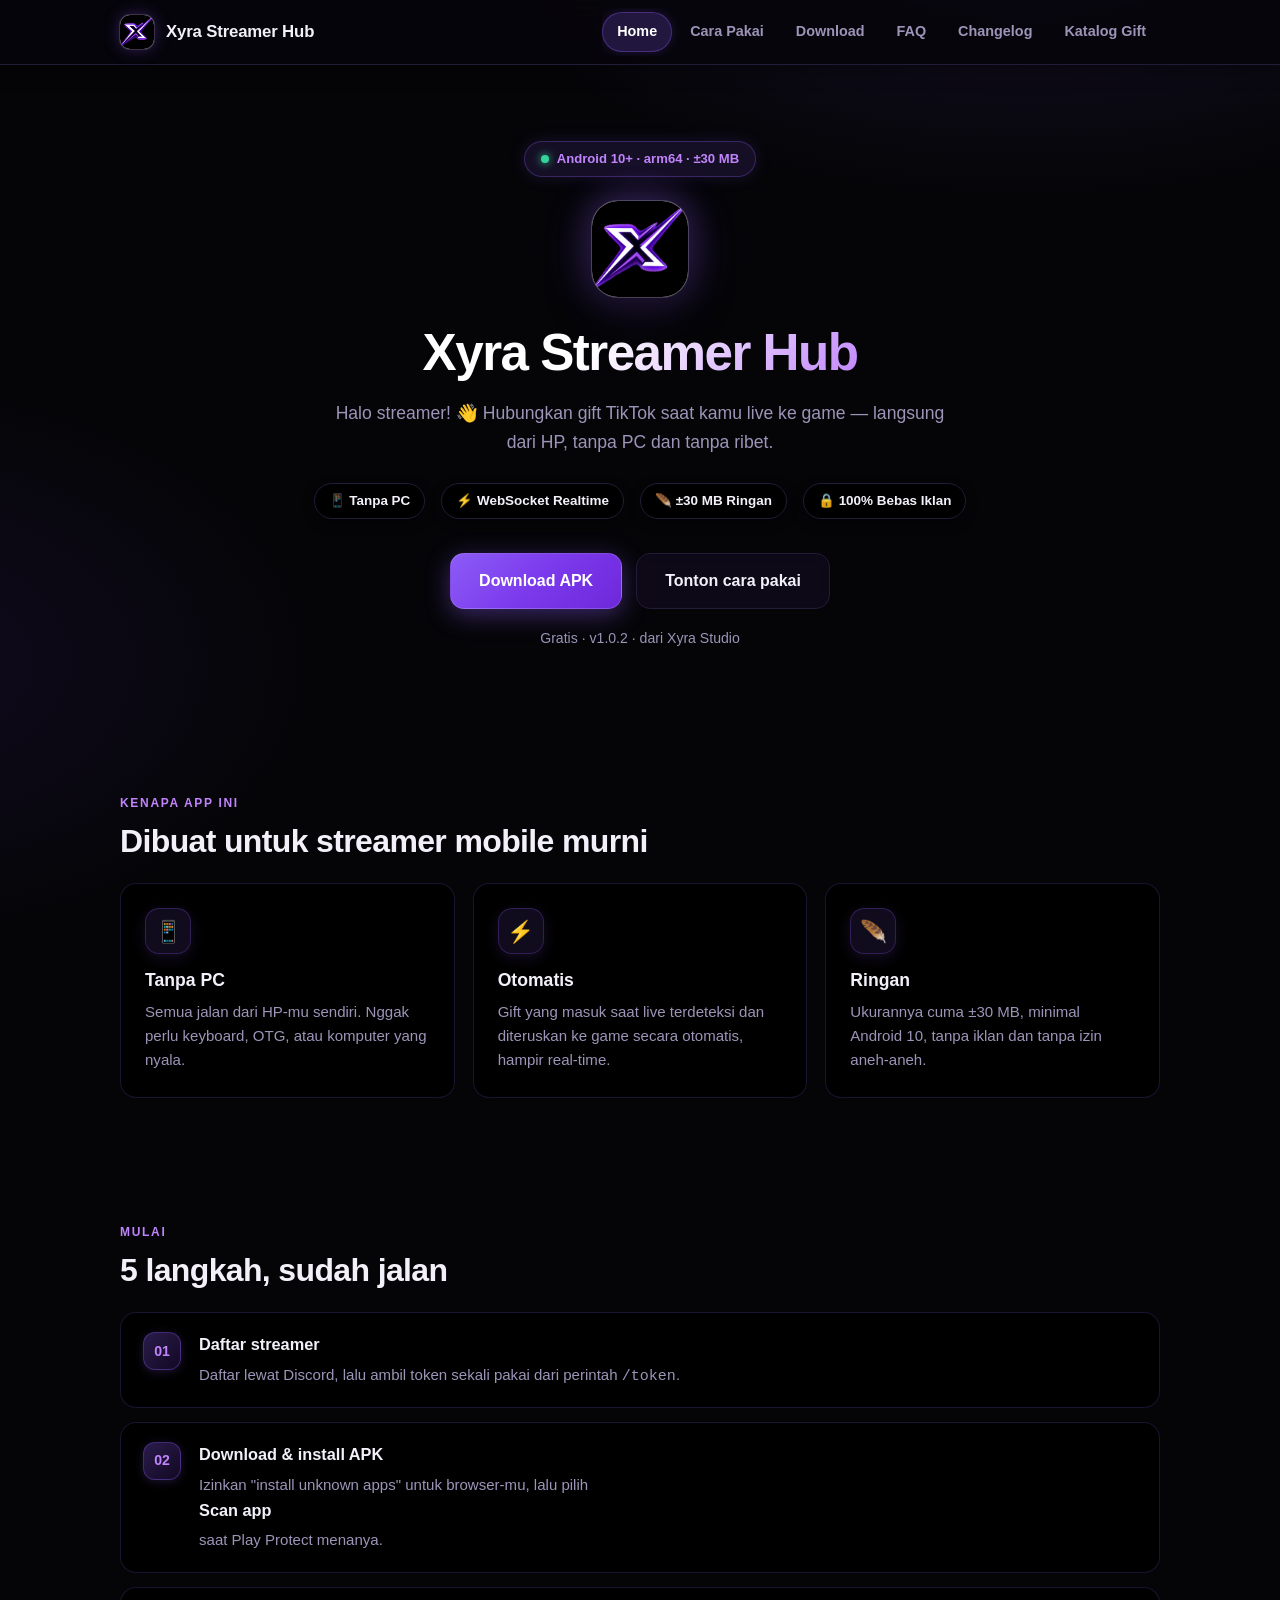
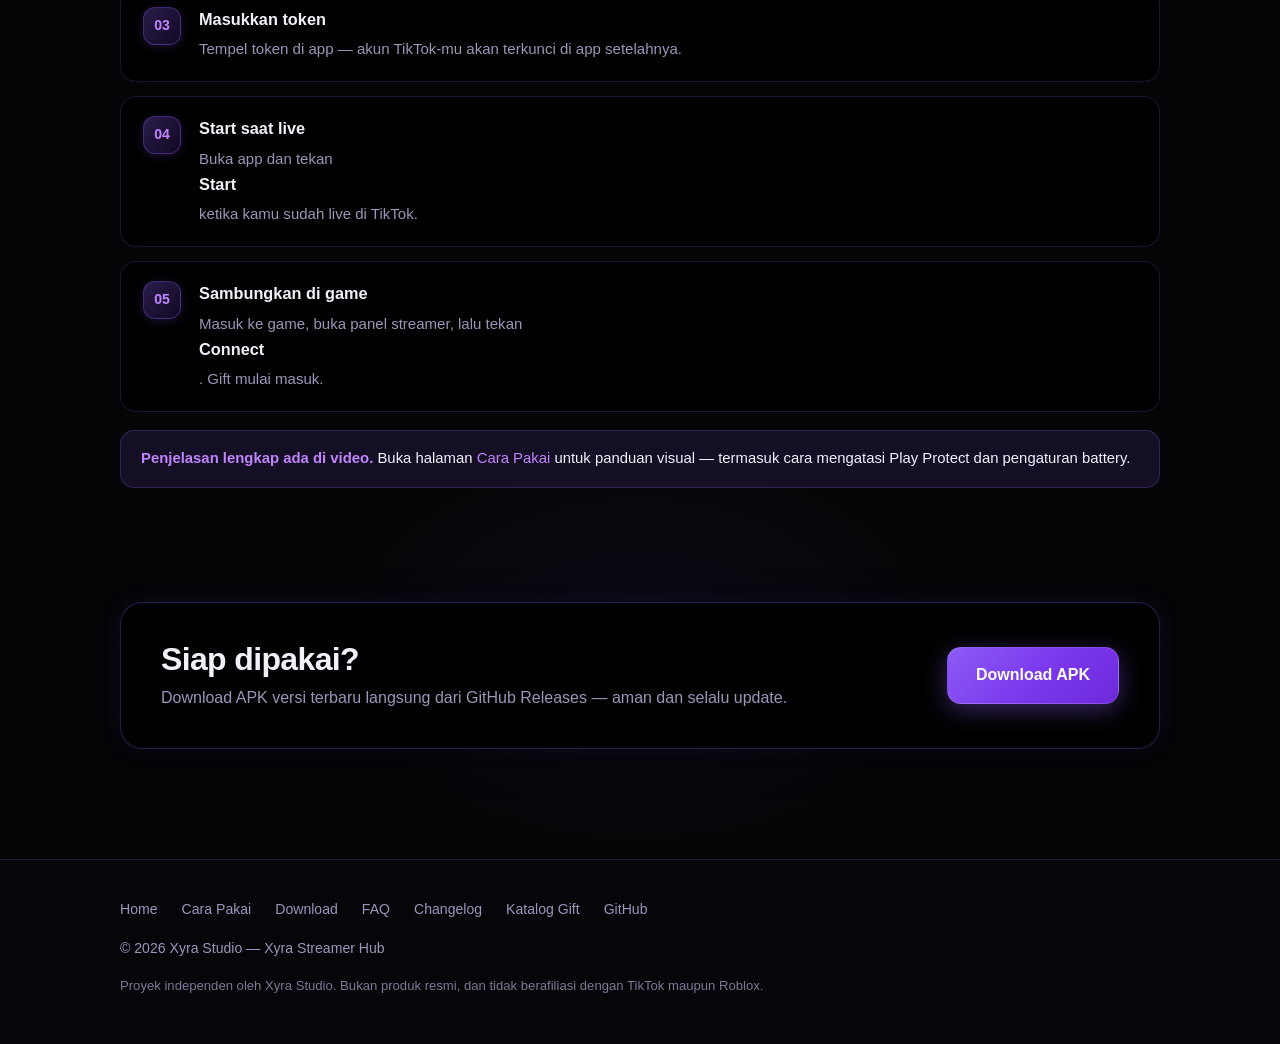
==== commit 5b8a300a: "style: ubah background kartu menjadi pure hitam solid" ====
--- a/docs/index.html
+++ b/docs/index.html
@@ -7,7 +7,7 @@
   <meta name="description" content="Situs resmi Xyra Streamer Hub (Xyra Studio): download APK Android untuk streamer TikTok mobile, plus panduan video." />
   <link rel="icon" type="image/png" href="./assets/favicon-64.png" />
   <link rel="apple-touch-icon" href="./assets/apple-touch-icon.png" />
-  <link rel="stylesheet" href="./assets/style.css?v=2" />
+  <link rel="stylesheet" href="./assets/style.css?v=3" />
 </head>
 <body data-page="home" data-root="">
 
--- a/docs/assets/style.css
+++ b/docs/assets/style.css
@@ -2,11 +2,11 @@
    Sistem Desain Glassmorphism & Electric Purple Glow */
 
 :root {
-  --bg: #07050b;
-  --bg-soft: #0e0917;
-  --card: #130c22;
-  --card-hover: #1a102e;
-  --line: #271c42;
+  --bg: #050508;
+  --bg-soft: #08080c;
+  --card: #000000;
+  --card-hover: #0a0a0f;
+  --line: #221c38;
   --line-bright: rgba(139, 92, 246, 0.35);
   --text: #f3f0fa;
   --muted: #9d94b8;
@@ -352,11 +352,11 @@
   font-size: 0.84rem;
   font-weight: 600;
   color: var(--text);
-  background: rgba(19, 12, 34, 0.75);
+  background: #000000;
   border: 1px solid var(--line);
   padding: 6px 14px;
   border-radius: 999px;
-  box-shadow: 0 4px 12px rgba(0, 0, 0, 0.25);
+  box-shadow: 0 4px 12px rgba(0, 0, 0, 0.4);
 }
 
 .hero-actions {
@@ -382,18 +382,18 @@
 }
 
 .card {
-  background: linear-gradient(180deg, rgba(19, 12, 34, 0.75) 0%, rgba(14, 9, 23, 0.9) 100%);
-  border: 1px solid rgba(139, 92, 246, 0.18);
+  background: #000000;
+  border: 1px solid rgba(139, 92, 246, 0.2);
   border-radius: var(--radius);
   padding: 24px;
-  backdrop-filter: blur(10px);
-  transition: transform 0.25s cubic-bezier(0.34, 1.56, 0.64, 1), border-color 0.25s, box-shadow 0.25s;
+  transition: transform 0.25s cubic-bezier(0.34, 1.56, 0.64, 1), border-color 0.25s, box-shadow 0.25s, background 0.25s;
 }
 
 .card:hover {
   transform: translateY(-4px);
+  background: #08080c;
   border-color: rgba(139, 92, 246, 0.45);
-  box-shadow: 0 12px 30px rgba(0, 0, 0, 0.5), 0 0 20px rgba(139, 92, 246, 0.15);
+  box-shadow: 0 12px 30px rgba(0, 0, 0, 0.6), 0 0 20px rgba(139, 92, 246, 0.15);
 }
 
 .card .icon {
@@ -420,14 +420,14 @@
 .cta-strip {
   border: 1px solid rgba(139, 92, 246, 0.3);
   border-radius: var(--radius-lg);
-  background: linear-gradient(135deg, rgba(139, 92, 246, 0.18), rgba(124, 58, 237, 0.08));
+  background: #000000;
   padding: 36px 40px;
   display: flex;
   align-items: center;
   justify-content: space-between;
   gap: 24px;
   flex-wrap: wrap;
-  box-shadow: 0 8px 32px rgba(0, 0, 0, 0.35), 0 0 24px rgba(139, 92, 246, 0.12);
+  box-shadow: 0 8px 32px rgba(0, 0, 0, 0.5), 0 0 20px rgba(139, 92, 246, 0.1);
 }
 
 .cta-strip h2 { margin-bottom: 6px; }
@@ -450,17 +450,18 @@
   display: flex;
   gap: 18px;
   align-items: flex-start;
-  background: linear-gradient(180deg, rgba(19, 12, 34, 0.7) 0%, rgba(14, 9, 23, 0.85) 100%);
-  border: 1px solid rgba(139, 92, 246, 0.18);
+  background: #000000;
+  border: 1px solid rgba(139, 92, 246, 0.2);
   border-radius: 16px;
   padding: 18px 22px;
-  transition: border-color 0.2s, transform 0.2s, box-shadow 0.2s;
+  transition: border-color 0.2s, transform 0.2s, box-shadow 0.2s, background 0.2s;
 }
 
 .steps li:hover {
+  background: #08080c;
   border-color: rgba(139, 92, 246, 0.4);
   transform: translateX(4px);
-  box-shadow: 0 4px 20px rgba(0, 0, 0, 0.3);
+  box-shadow: 0 4px 20px rgba(0, 0, 0, 0.4);
 }
 
 .steps li::before {
@@ -574,7 +575,7 @@
   flex-wrap: wrap;
   padding: 16px 22px;
   border-top: 1px solid var(--line);
-  background: rgba(14, 9, 23, 0.6);
+  background: #000000;
 }
 
 .video-meta .title { font-weight: 700; font-size: 1.05rem; }
@@ -582,11 +583,11 @@
 /* ---------- download ---------- */
 
 .download-card {
-  background: linear-gradient(180deg, rgba(19, 12, 34, 0.85) 0%, rgba(14, 9, 23, 0.95) 100%);
+  background: #000000;
   border: 1px solid rgba(139, 92, 246, 0.25);
   border-radius: var(--radius-lg);
   padding: 34px;
-  box-shadow: 0 12px 40px rgba(0, 0, 0, 0.4), 0 0 24px rgba(139, 92, 246, 0.12);
+  box-shadow: 0 12px 40px rgba(0, 0, 0, 0.5), 0 0 20px rgba(139, 92, 246, 0.1);
 }
 
 .download-head {
@@ -618,7 +619,7 @@
 }
 
 .spec {
-  background: var(--bg-soft);
+  background: #08080c;
   border: 1px solid var(--line);
   border-radius: 14px;
   padding: 14px 16px;
@@ -641,7 +642,7 @@
 .spec dd { margin: 0; font-weight: 700; font-size: 0.98rem; color: var(--text); }
 
 .sha-box {
-  background: var(--bg-soft);
+  background: #08080c;
   border: 1px solid var(--line);
   border-radius: 14px;
   padding: 14px 16px;
@@ -714,15 +715,16 @@
 /* ---------- changelog ---------- */
 
 .release {
-  background: linear-gradient(180deg, rgba(19, 12, 34, 0.75) 0%, rgba(14, 9, 23, 0.9) 100%);
-  border: 1px solid rgba(139, 92, 246, 0.18);
+  background: #000000;
+  border: 1px solid rgba(139, 92, 246, 0.2);
   border-radius: var(--radius);
   padding: 24px;
   margin-bottom: 18px;
-  transition: border-color 0.2s, box-shadow 0.2s;
+  transition: border-color 0.2s, box-shadow 0.2s, background 0.2s;
 }
 
 .release:hover {
+  background: #08080c;
   border-color: rgba(139, 92, 246, 0.35);
 }
 
@@ -769,7 +771,7 @@
 }
 
 .faq details {
-  background: linear-gradient(180deg, rgba(19, 12, 34, 0.75) 0%, rgba(14, 9, 23, 0.85) 100%);
+  background: #000000;
   border-bottom: 1px solid var(--line);
   transition: background 0.15s;
 }
@@ -777,7 +779,7 @@
 .faq details:last-child { border-bottom: 0; }
 
 .faq details[open] {
-  background: rgba(26, 16, 46, 0.85);
+  background: #08080c;
 }
 
 .faq summary {
